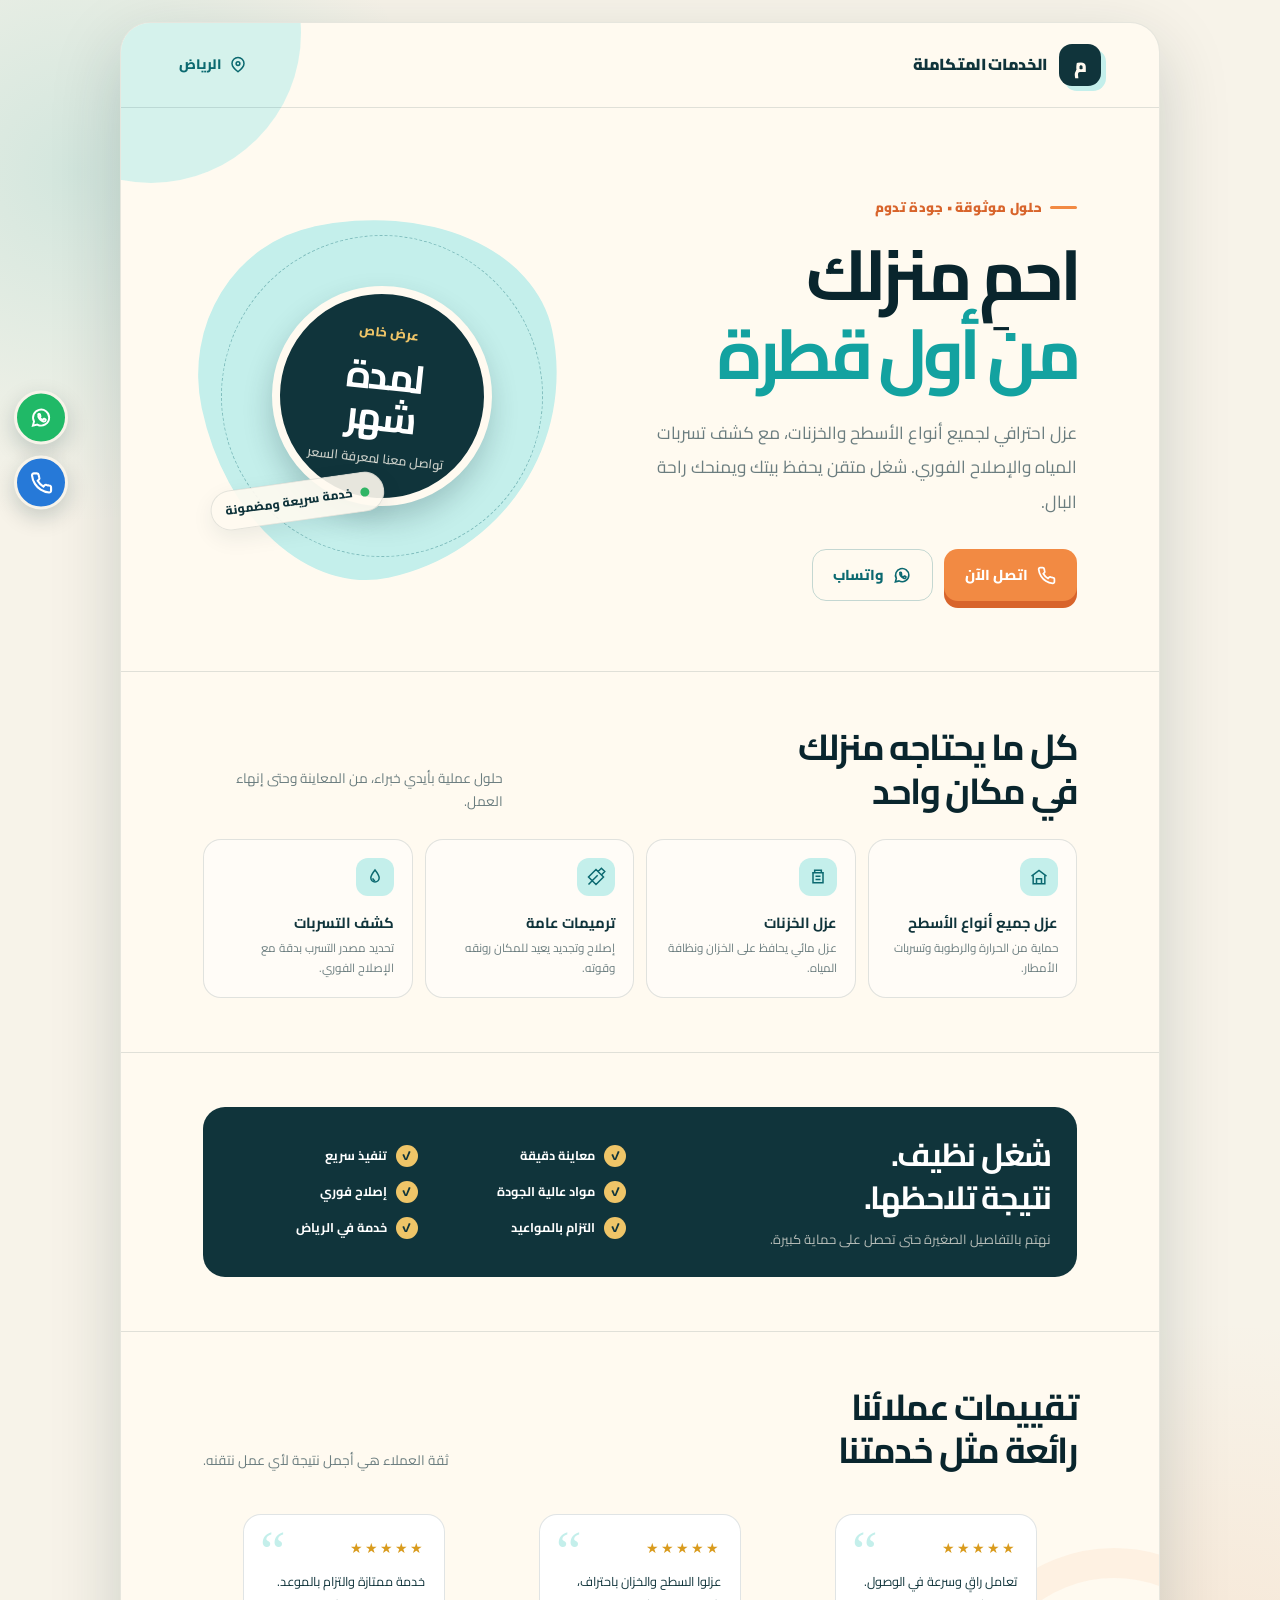
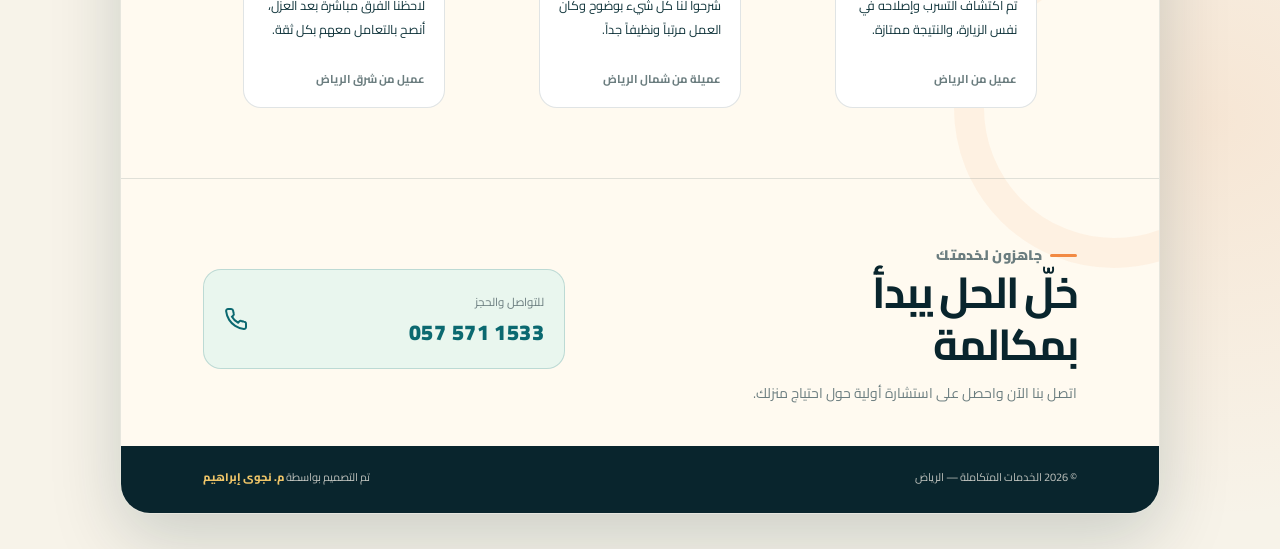
==== index.html @ 594870c3 "Add files via upload" ====
<!doctype html>
<html lang="ar" dir="rtl">
<head>
  <meta charset="utf-8">
  <meta name="viewport" content="width=device-width, initial-scale=1">
  <meta name="theme-color" content="#0d3340">
  <meta name="description" content="خدمات عزل وترميم وكشف تسربات المياه في الرياض مع إصلاح فوري.">
  <title>الخدمات المتكاملة | عزل وترميم وكشف تسربات</title>
  <style>
    @import url('https://fonts.googleapis.com/css2?family=Cairo:wght@400;500;600;700;800;900&family=IBM+Plex+Sans+Arabic:wght@400;500;600;700&display=swap');

    :root {
      --ink: #10343b;
      --ink-deep: #09252d;
      --teal: #0b6970;
      --teal-bright: #13a2a0;
      --aqua: #c4efeb;
      --cream: #fffaf0;
      --paper: #f7f3e9;
      --orange: #f28a43;
      --orange-deep: #d8642b;
      --gold: #efc568;
      --muted: #6b7d7f;
      --white: #ffffff;
      --line: rgba(16, 52, 59, .13);
      --shadow: 0 24px 70px rgba(6, 38, 45, .18);
    }

    * { box-sizing: border-box; }

    html { scroll-behavior: smooth; }

    body {
      margin: 0;
      color: var(--ink);
      background:
        radial-gradient(circle at 6% 8%, rgba(19, 162, 160, .16), transparent 22rem),
        radial-gradient(circle at 95% 80%, rgba(242, 138, 67, .12), transparent 25rem),
        var(--paper);
      font-family: "Cairo", "IBM Plex Sans Arabic", Tahoma, sans-serif;
      line-height: 1.7;
    }

    a { color: inherit; text-decoration: none; }
    button, a { -webkit-tap-highlight-color: transparent; }

    .page-shell {
      width: min(100% - 28px, 1040px);
      margin: 0 auto;
      padding: 22px 0 35px;
    }

    .flyer {
      position: relative;
      overflow: hidden;
      border: 1px solid rgba(16, 52, 59, .1);
      border-radius: 30px;
      background: var(--cream);
      box-shadow: var(--shadow);
    }

    .flyer::before {
      position: absolute;
      content: "";
      top: -140px;
      left: -120px;
      width: 300px;
      height: 300px;
      border-radius: 50%;
      background: rgba(196, 239, 235, .7);
      pointer-events: none;
    }

    .flyer::after {
      position: absolute;
      content: "";
      right: -115px;
      bottom: 245px;
      width: 260px;
      height: 260px;
      border: 30px solid rgba(242, 138, 67, .08);
      border-radius: 50%;
      pointer-events: none;
    }

    .topbar {
      position: relative;
      z-index: 1;
      display: flex;
      align-items: center;
      justify-content: space-between;
      gap: 18px;
      padding: 21px clamp(20px, 5vw, 58px);
      border-bottom: 1px solid var(--line);
    }

    .brand {
      display: inline-flex;
      align-items: center;
      gap: 12px;
      font-size: 1rem;
      font-weight: 900;
      letter-spacing: -.02em;
    }

    .brand-mark {
      display: grid;
      place-items: center;
      width: 42px;
      height: 42px;
      color: var(--cream);
      border-radius: 13px;
      background: var(--ink);
      box-shadow: 5px 5px 0 var(--aqua);
      font-size: 1.18rem;
    }

    .location {
      display: inline-flex;
      align-items: center;
      gap: 7px;
      color: var(--teal);
      font-size: .86rem;
      font-weight: 800;
    }

    .location svg { width: 18px; height: 18px; }

    .hero {
      position: relative;
      z-index: 1;
      display: grid;
      grid-template-columns: 1.1fr .9fr;
      gap: clamp(28px, 6vw, 80px);
      align-items: center;
      padding: clamp(38px, 7vw, 82px) clamp(20px, 7vw, 82px) 70px;
    }

    .eyebrow {
      display: inline-flex;
      align-items: center;
      gap: 8px;
      margin: 0 0 16px;
      color: var(--orange-deep);
      font-size: .82rem;
      font-weight: 900;
      letter-spacing: .02em;
    }

    .eyebrow::before {
      width: 27px;
      height: 3px;
      border-radius: 10px;
      background: var(--orange);
      content: "";
    }

    h1 {
      max-width: 610px;
      margin: 0;
      color: var(--ink-deep);
      font-size: clamp(2.35rem, 5.5vw, 4.6rem);
      line-height: 1.13;
      letter-spacing: -.065em;
    }

    h1 em {
      display: block;
      color: var(--teal-bright);
      font-style: normal;
    }

    .hero-copy {
      max-width: 530px;
      margin: 22px 0 0;
      color: var(--muted);
      font-size: clamp(.98rem, 1.5vw, 1.08rem);
      line-height: 2;
    }

    .hero-actions {
      display: flex;
      flex-wrap: wrap;
      gap: 11px;
      margin-top: 30px;
    }

    .btn {
      display: inline-flex;
      align-items: center;
      justify-content: center;
      gap: 9px;
      min-height: 52px;
      padding: 12px 20px;
      border: 1px solid transparent;
      border-radius: 14px;
      font-size: .9rem;
      font-weight: 800;
      transition: transform .2s ease, box-shadow .2s ease, background .2s ease;
    }

    .btn:hover {
      transform: translateY(-3px);
      box-shadow: 0 10px 20px rgba(16, 52, 59, .13);
    }

    .btn svg { width: 19px; height: 19px; }

    .btn-primary {
      color: var(--white);
      background: var(--orange);
      box-shadow: 0 7px 0 var(--orange-deep);
    }

    .btn-primary:hover { background: #f49a57; }

    .btn-secondary {
      color: var(--teal);
      border-color: rgba(11, 105, 112, .24);
      background: transparent;
    }

    .offer-card {
      position: relative;
      display: grid;
      min-height: 315px;
      place-items: center;
      isolation: isolate;
    }

    .offer-card::before {
      position: absolute;
      z-index: -2;
      width: min(100%, 360px);
      aspect-ratio: 1;
      border-radius: 41% 59% 59% 41% / 43% 42% 58% 57%;
      background: var(--aqua);
      content: "";
      transform: rotate(-12deg);
    }

    .offer-card::after {
      position: absolute;
      z-index: -1;
      width: min(90%, 320px);
      aspect-ratio: 1;
      border: 1px dashed rgba(11, 105, 112, .37);
      border-radius: 50%;
      content: "";
      transform: rotate(17deg);
    }

    .offer-inner {
      display: grid;
      place-items: center;
      width: 220px;
      height: 220px;
      padding: 22px;
      color: var(--cream);
      border: 8px solid var(--cream);
      border-radius: 50%;
      background: var(--ink);
      box-shadow: 0 14px 28px rgba(16, 52, 59, .22);
      text-align: center;
      transform: rotate(6deg);
    }

    .offer-small {
      display: block;
      color: var(--gold);
      font-size: .8rem;
      font-weight: 800;
    }

    .offer-inner strong {
      display: block;
      margin: -2px 0;
      color: var(--white);
      font-size: 2.45rem;
      line-height: 1.05;
      letter-spacing: -.06em;
    }

    .offer-inner span:last-child {
      color: rgba(255, 250, 240, .78);
      font-size: .78rem;
      font-weight: 600;
    }

    .floating-note {
      position: absolute;
      left: 2%;
      bottom: 10%;
      display: flex;
      align-items: center;
      gap: 8px;
      padding: 9px 14px;
      color: var(--ink);
      border: 1px solid rgba(16, 52, 59, .11);
      border-radius: 30px;
      background: rgba(255, 250, 240, .9);
      box-shadow: 0 8px 22px rgba(16, 52, 59, .08);
      font-size: .75rem;
      font-weight: 800;
      transform: rotate(-8deg);
    }

    .floating-note b {
      width: 9px;
      height: 9px;
      border-radius: 50%;
      background: #30b565;
    }

    .section {
      position: relative;
      z-index: 1;
      padding: 54px clamp(20px, 7vw, 82px);
      border-top: 1px solid var(--line);
    }

    .section-heading {
      display: flex;
      align-items: end;
      justify-content: space-between;
      gap: 20px;
      margin-bottom: 26px;
    }

    .section-heading h2 {
      margin: 0;
      color: var(--ink-deep);
      font-size: clamp(1.65rem, 3vw, 2.25rem);
      line-height: 1.2;
      letter-spacing: -.045em;
    }

    .section-heading p {
      max-width: 300px;
      margin: 0;
      color: var(--muted);
      font-size: .85rem;
    }

    .services-grid {
      display: grid;
      grid-template-columns: repeat(4, 1fr);
      gap: 12px;
    }

    .service {
      cursor: pointer;
      min-height: 150px;
      padding: 18px;
      border: 1px solid var(--line);
      border-radius: 18px;
      background: rgba(255, 255, 255, .45);
      transition: transform .2s ease, border-color .2s ease, background .2s ease;
    }

    .service:hover {
      border-color: rgba(19, 162, 160, .45);
      background: var(--white);
      transform: translateY(-4px);
    }

    .service-icon {
      display: grid;
      place-items: center;
      width: 38px;
      height: 38px;
      margin-bottom: 16px;
      color: var(--teal);
      border-radius: 12px;
      background: var(--aqua);
    }

    .service-icon svg { width: 20px; height: 20px; }

    .service h3 {
      margin: 0;
      font-size: .92rem;
      line-height: 1.45;
    }

    .service p {
      margin: 6px 0 0;
      color: var(--muted);
      font-size: .73rem;
      line-height: 1.7;
    }

    .feature-band {
      display: grid;
      grid-template-columns: 1fr 1fr;
      gap: 28px;
      align-items: center;
      padding: 26px;
      color: var(--cream);
      border-radius: 22px;
      background: var(--ink);
    }

    .feature-band h2 {
      margin: 0;
      color: var(--white);
      font-size: clamp(1.35rem, 2.8vw, 2rem);
      line-height: 1.35;
      letter-spacing: -.04em;
    }

    .feature-band p {
      margin: 9px 0 0;
      color: rgba(255, 250, 240, .7);
      font-size: .82rem;
    }

    .features-list {
      display: grid;
      grid-template-columns: 1fr 1fr;
      gap: 14px 20px;
      margin: 0;
      padding: 0;
      list-style: none;
    }

    .features-list li {
      display: flex;
      align-items: center;
      gap: 9px;
      color: var(--white);
      font-size: .79rem;
      font-weight: 700;
    }

    .features-list li::before {
      display: grid;
      flex: 0 0 auto;
      place-items: center;
      width: 22px;
      height: 22px;
      color: var(--ink);
      border-radius: 50%;
      background: var(--gold);
      content: "✓";
      font-size: .75rem;
      font-weight: 900;
    }

    .reviews {
      display: grid;
      grid-template-columns: repeat(3, 1fr);
      gap: 14px;
    }

    .review {
      position: relative;
      padding: 21px 19px 18px;
      border: 1px solid var(--line);
      border-radius: 18px;
      background: var(--white);
    }

    .quote {
      position: absolute;
      top: 7px;
      left: 16px;
      color: var(--aqua);
      font-family: Georgia, serif;
      font-size: 3.6rem;
      line-height: 1;
    }

    .stars {
      color: #d99b1d;
      font-size: .9rem;
      letter-spacing: 2px;
    }

    .review p {
      min-height: 83px;
      margin: 10px 0 16px;
      color: var(--ink);
      font-size: .79rem;
      line-height: 1.9;
    }

    .review cite {
      display: block;
      color: var(--muted);
      font-size: .71rem;
      font-style: normal;
      font-weight: 700;
    }

    .contact {
      display: grid;
      grid-template-columns: 1.15fr .85fr;
      gap: 22px;
      align-items: center;
      padding-bottom: 40px;
    }

    .contact h2 {
      margin: 0;
      color: var(--ink-deep);
      font-size: clamp(1.7rem, 4vw, 2.7rem);
      line-height: 1.2;
      letter-spacing: -.05em;
    }

    .contact p {
      margin: 11px 0 0;
      color: var(--muted);
      font-size: .87rem;
    }

    .phone-box {
      display: flex;
      align-items: center;
      justify-content: space-between;
      gap: 15px;
      padding: 17px 20px;
      border: 1px solid rgba(11, 105, 112, .2);
      border-radius: 18px;
      background: rgba(196, 239, 235, .38);
    }

    .phone-label {
      color: var(--muted);
      font-size: .72rem;
    }

    .phone-number {
      display: block;
      direction: ltr;
      color: var(--teal);
      font-size: 1.35rem;
      font-weight: 900;
      letter-spacing: .02em;
    }

    .phone-box svg {
      flex: 0 0 auto;
      width: 24px;
      height: 24px;
      color: var(--teal);
    }

    .footer {
      display: flex;
      align-items: center;
      justify-content: space-between;
      gap: 15px;
      padding: 22px clamp(20px, 7vw, 82px) 27px;
      color: rgba(255, 250, 240, .74);
      background: var(--ink-deep);
      font-size: .69rem;
    }

    .footer p { margin: 0; }

    .designer {
      color: var(--gold);
      font-weight: 800;
      transition: color .2s ease;
    }

    .designer:hover { color: var(--white); }

    .floating-actions {
      position: fixed;
      z-index: 10;
      top: 50%;
      left: 14px;
      display: grid;
      gap: 11px;
      transform: translateY(-50%);
    }

    .float-btn {
      display: grid;
      place-items: center;
      width: 54px;
      height: 54px;
      color: var(--white);
      border: 3px solid var(--paper);
      border-radius: 50%;
      box-shadow: 0 8px 22px rgba(6, 38, 45, .2);
      transition: transform .2s ease;
    }

    .float-btn:hover { transform: scale(1.1); }
    .float-btn svg { width: 23px; height: 23px; }
    .float-whatsapp { background: #20b967; }
    .float-phone { background: #2679d8; }

    @media (max-width: 760px) {
      .page-shell { width: min(100% - 18px, 640px); padding-top: 9px; }
      .flyer { border-radius: 22px; }
      .topbar { padding: 17px 18px; }
      .brand { font-size: .86rem; }
      .brand-mark { width: 37px; height: 37px; border-radius: 11px; }
      .location { font-size: .74rem; }
      .hero {
        grid-template-columns: 1fr;
        gap: 8px;
        padding: 43px 21px 48px;
      }
      h1 { font-size: clamp(2.35rem, 13vw, 4.3rem); }
      .hero-copy { font-size: .9rem; }
      .offer-card { min-height: 260px; margin-top: 8px; }
      .offer-inner { width: 188px; height: 188px; }
      .offer-inner strong { font-size: 2.1rem; }
      .floating-note { left: 6%; bottom: 5%; }
      .section { padding: 40px 21px; }
      .section-heading { display: block; }
      .section-heading p { margin-top: 10px; }
      .services-grid { grid-template-columns: 1fr 1fr; }
      .service { min-height: 140px; padding: 15px; }
      .feature-band, .contact { grid-template-columns: 1fr; }
      .feature-band { padding: 21px; }
      .reviews { grid-template-columns: 1fr; }
      .review p { min-height: auto; }
      .footer { display: block; padding: 20px 21px 25px; text-align: center; }
      .footer p + p { margin-top: 7px; }
      .floating-actions { left: 8px; gap: 8px; }
      .float-btn { width: 49px; height: 49px; }
    }

    @media (max-width: 390px) {
      .topbar { align-items: flex-start; }
      .location { flex-direction: column; gap: 0; text-align: center; line-height: 1.3; }
      .hero-actions { display: grid; }
      .btn { width: 100%; }
      .services-grid { gap: 9px; }
      .service h3 { font-size: .84rem; }
      .service p { font-size: .67rem; }
      .features-list { gap: 12px 7px; }
      .features-list li { font-size: .7rem; }
    }
  </style>

  <!-- TikTok Pixel Code Start -->
  <script>
  !function (w, d, t) {
    w.TiktokAnalyticsObject=t;var ttq=w[t]=w[t]||[];
    ttq.methods=["page","track","identify","instances","debug","on","off","once","ready","alias","group","enableCookie","disableCookie","holdConsent","revokeConsent","grantConsent"];
    ttq.setAndDefer=function(t,e){t[e]=function(){t.push([e].concat(Array.prototype.slice.call(arguments,0)))}};
    for(var i=0;i<ttq.methods.length;i++)ttq.setAndDefer(ttq,ttq.methods[i]);
    ttq.instance=function(t){for(var e=ttq._i[t]||[],n=0;n<ttq.methods.length;n++)ttq.setAndDefer(e,ttq.methods[n]);return e};
    ttq.load=function(e,n){var r="https://analytics.tiktok.com/i18n/pixel/events.js",o=n&&n.partner;
      ttq._i=ttq._i||{};ttq._i[e]=[];ttq._i[e]._u=r;ttq._t=ttq._t||{};ttq._t[e]=+new Date;ttq._o=ttq._o||{};ttq._o[e]=n||{};
      n=document.createElement("script");n.type="text/javascript";n.async=!0;n.src=r+"?sdkid="+e+"&lib="+t;
      e=document.getElementsByTagName("script")[0];e.parentNode.insertBefore(n,e)};
    ttq.load('D7AFQF3C77U41AUTNVO0');
    ttq.page();
  }(window, document, 'ttq');
  </script>
  <!-- TikTok Pixel Code End -->

</head>
<body>
  <main class="page-shell">
    <article class="flyer">
      <header class="topbar">
        <a class="brand" href="#home" aria-label="الخدمات المتكاملة">
          <span class="brand-mark" aria-hidden="true">م</span>
          <span>الخدمات المتكاملة</span>
        </a>
        <div class="location">
          <svg viewBox="0 0 24 24" fill="none" stroke="currentColor" stroke-width="2" aria-hidden="true">
            <path d="M20 10c0 5-8 11-8 11S4 15 4 10a8 8 0 1 1 16 0Z"></path>
            <circle cx="12" cy="10" r="2.5"></circle>
          </svg>
          الرياض
        </div>
      </header>

      <section class="hero" id="home">
        <div>
          <p class="eyebrow">حلول موثوقة • جودة تدوم</p>
          <h1>احمِ منزلك<br><em>من أول قطرة</em></h1>
          <p class="hero-copy">
            عزل احترافي لجميع أنواع الأسطح والخزنات، مع كشف تسربات المياه والإصلاح الفوري. شغل متقن يحفظ بيتك ويمنحك راحة البال.
          </p>
          <div class="hero-actions">
            <a class="btn btn-primary" href="tel:0575711533">
              <svg viewBox="0 0 24 24" fill="none" stroke="currentColor" stroke-width="2.2" aria-hidden="true">
                <path d="M22 16.92v3a2 2 0 0 1-2.18 2 19.8 19.8 0 0 1-8.63-3.07 19.5 19.5 0 0 1-6-6A19.8 19.8 0 0 1 2.12 4.2 2 2 0 0 1 4.11 2h3a2 2 0 0 1 2 1.72c.12.9.33 1.78.62 2.63a2 2 0 0 1-.45 2.11L8 9.73a16 16 0 0 0 6 6l1.27-1.27a2 2 0 0 1 2.11-.45c.85.29 1.73.5 2.63.62A2 2 0 0 1 22 16.92Z"></path>
              </svg>
              اتصل الآن
            </a>
            <a class="btn btn-secondary" href="https://wa.me/966575711533" target="_blank" rel="noopener">
              <svg viewBox="0 0 24 24" fill="none" stroke="currentColor" stroke-width="2" aria-hidden="true">
                <path d="M20 11.5a8.4 8.4 0 0 1-12.4 7.35L3 20l1.2-4.4A8.4 8.4 0 1 1 20 11.5Z"></path>
                <path d="M8.6 8.3c.2-.4.4-.4.7-.4h.5c.2 0 .4 0 .5.4l.6 1.5c.1.2.1.4 0 .6l-.5.7c-.1.2-.2.3 0 .5.2.4.8 1.3 1.7 1.8 1.2.7 1.2.5 1.5.2l.6-.8c.2-.2.4-.2.6-.1l1.4.7c.2.1.3.3.2.6-.1.4-.5 1.3-.9 1.5-.4.3-1 .4-1.6.1-.5-.1-1.8-.7-3-1.8-1-1-1.8-2.3-2-2.8-.3-.7-.3-1.3-.1-1.7Z"></path>
              </svg>
              واتساب
            </a>
          </div>
        </div>

        <div class="offer-card" aria-label="عرض خاص لمدة شهر">
          <div class="offer-inner">
            <span class="offer-small">عرض خاص</span>
            <strong>لمدة<br>شهر</strong>
            <span>تواصل معنا لمعرفة السعر</span>
          </div>
          <div class="floating-note"><b></b> خدمة سريعة ومضمونة</div>
        </div>
      </section>

      <section class="section" id="services">
        <div class="section-heading">
          <h2>كل ما يحتاجه منزلك<br>في مكان واحد</h2>
          <p>حلول عملية بأيدي خبراء، من المعاينة وحتى إنهاء العمل.</p>
        </div>
        <div class="services-grid">
          <article class="service">
            <div class="service-icon">
              <svg viewBox="0 0 24 24" fill="none" stroke="currentColor" stroke-width="1.8" aria-hidden="true">
                <path d="m3 11 9-7 9 7"></path><path d="M5 10v10h14V10M9 20v-6h6v6"></path>
              </svg>
            </div>
            <h3>عزل جميع أنواع الأسطح</h3>
            <p>حماية من الحرارة والرطوبة وتسربات الأمطار.</p>
          </article>
          <article class="service">
            <div class="service-icon">
              <svg viewBox="0 0 24 24" fill="none" stroke="currentColor" stroke-width="1.8" aria-hidden="true">
                <path d="M5 7h14M6 7v12h12V7M8 4h8v3H8zM9 11h6M9 15h6"></path>
              </svg>
            </div>
            <h3>عزل الخزنات</h3>
            <p>عزل مائي يحافظ على الخزان ونظافة المياه.</p>
          </article>
          <article class="service">
            <div class="service-icon">
              <svg viewBox="0 0 24 24" fill="none" stroke="currentColor" stroke-width="1.8" aria-hidden="true">
                <path d="m14.5 5.5 4-4 4 4-4 4M3 21l6.5-6.5M14 10l-4.5 4.5M12 3 3 12l9 9 9-9-9-9Z"></path>
              </svg>
            </div>
            <h3>ترميمات عامة</h3>
            <p>إصلاح وتجديد يعيد للمكان رونقه وقوته.</p>
          </article>
          <article class="service">
            <div class="service-icon">
              <svg viewBox="0 0 24 24" fill="none" stroke="currentColor" stroke-width="1.8" aria-hidden="true">
                <path d="M12 3.5c3.2 4 5 6.8 5 9.5a5 5 0 0 1-10 0c0-2.7 1.8-5.5 5-9.5Z"></path>
                <path d="M9.5 13.5a2.7 2.7 0 0 0 2.7 2.7"></path>
              </svg>
            </div>
            <h3>كشف التسربات</h3>
            <p>تحديد مصدر التسرب بدقة مع الإصلاح الفوري.</p>
          </article>
        </div>
      </section>

      <section class="section">
        <div class="feature-band">
          <div>
            <h2>شغل نظيف.<br>نتيجة تلاحظها.</h2>
            <p>نهتم بالتفاصيل الصغيرة حتى تحصل على حماية كبيرة.</p>
          </div>
          <ul class="features-list">
            <li>معاينة دقيقة</li>
            <li>تنفيذ سريع</li>
            <li>مواد عالية الجودة</li>
            <li>إصلاح فوري</li>
            <li>التزام بالمواعيد</li>
            <li>خدمة في الرياض</li>
          </ul>
        </div>
      </section>

      <section class="section">
        <div class="section-heading">
          <h2>تقييمات عملائنا<br>رائعة مثل خدمتنا</h2>
          <p>ثقة العملاء هي أجمل نتيجة لأي عمل نتقنه.</p>
        </div>
        <div class="reviews">
          <blockquote class="review">
            <span class="quote" aria-hidden="true">“</span>
            <div class="stars" aria-label="5 من 5 نجوم">★★★★★</div>
            <p>تعامل راقٍ وسرعة في الوصول. تم اكتشاف التسرب وإصلاحه في نفس الزيارة، والنتيجة ممتازة.</p>
            <cite>عميل من الرياض</cite>
          </blockquote>
          <blockquote class="review">
            <span class="quote" aria-hidden="true">“</span>
            <div class="stars" aria-label="5 من 5 نجوم">★★★★★</div>
            <p>عزلوا السطح والخزان باحتراف، شرحوا لنا كل شيء بوضوح وكان العمل مرتباً ونظيفاً جداً.</p>
            <cite>عميلة من شمال الرياض</cite>
          </blockquote>
          <blockquote class="review">
            <span class="quote" aria-hidden="true">“</span>
            <div class="stars" aria-label="5 من 5 نجوم">★★★★★</div>
            <p>خدمة ممتازة والتزام بالموعد. لاحظنا الفرق مباشرة بعد العزل، أنصح بالتعامل معهم بكل ثقة.</p>
            <cite>عميل من شرق الرياض</cite>
          </blockquote>
        </div>
      </section>

      <section class="section contact" id="contact">
        <div>
          <p class="eyebrow">جاهزون لخدمتك</p>
          <h2>خلّ الحل يبدأ<br>بمكالمة</h2>
          <p>اتصل بنا الآن واحصل على استشارة أولية حول احتياج منزلك.</p>
        </div>
        <a class="phone-box" href="tel:0575711533" aria-label="الاتصال على 0575711533">
          <span>
            <span class="phone-label">للتواصل والحجز</span>
            <strong class="phone-number">057 571 1533</strong>
          </span>
          <svg viewBox="0 0 24 24" fill="none" stroke="currentColor" stroke-width="2" aria-hidden="true">
            <path d="M22 16.92v3a2 2 0 0 1-2.18 2 19.8 19.8 0 0 1-8.63-3.07 19.5 19.5 0 0 1-6-6A19.8 19.8 0 0 1 2.12 4.2 2 2 0 0 1 4.11 2h3a2 2 0 0 1 2 1.72c.12.9.33 1.78.62 2.63a2 2 0 0 1-.45 2.11L8 9.73a16 16 0 0 0 6 6l1.27-1.27a2 2 0 0 1 2.11-.45c.85.29 1.73.5 2.63.62A2 2 0 0 1 22 16.92Z"></path>
          </svg>
        </a>
      </section>

      <footer class="footer">
        <p>© 2026 الخدمات المتكاملة — الرياض</p>
        <p>تم التصميم بواسطة <a class="designer" href="https://wa.me/201029095046" target="_blank" rel="noopener">م. نجوى إبراهيم</a></p>
      </footer>
    </article>
  </main>

  <nav class="floating-actions" aria-label="التواصل السريع">
    <a class="float-btn float-whatsapp" href="https://wa.me/966575711533" target="_blank" rel="noopener" aria-label="التواصل عبر واتساب">
      <svg viewBox="0 0 24 24" fill="none" stroke="currentColor" stroke-width="2" aria-hidden="true">
        <path d="M20 11.5a8.4 8.4 0 0 1-12.4 7.35L3 20l1.2-4.4A8.4 8.4 0 1 1 20 11.5Z"></path>
        <path d="M8.6 8.3c.2-.4.4-.4.7-.4h.5c.2 0 .4 0 .5.4l.6 1.5c.1.2.1.4 0 .6l-.5.7c-.1.2-.2.3 0 .5.2.4.8 1.3 1.7 1.8 1.2.7 1.2.5 1.5.2l.6-.8c.2-.2.4-.2.6-.1l1.4.7c.2.1.3.3.2.6-.1.4-.5 1.3-.9 1.5-.4.3-1 .4-1.6.1-.5-.1-1.8-.7-3-1.8-1-1-1.8-2.3-2-2.8-.3-.7-.3-1.3-.1-1.7Z"></path>
      </svg>
    </a>
    <a class="float-btn float-phone" href="tel:0575711533" aria-label="الاتصال الآن">
      <svg viewBox="0 0 24 24" fill="none" stroke="currentColor" stroke-width="2.2" aria-hidden="true">
        <path d="M22 16.92v3a2 2 0 0 1-2.18 2 19.8 19.8 0 0 1-8.63-3.07 19.5 19.5 0 0 1-6-6A19.8 19.8 0 0 1 2.12 4.2 2 2 0 0 1 4.11 2h3a2 2 0 0 1 2 1.72c.12.9.33 1.78.62 2.63a2 2 0 0 1-.45 2.11L8 9.73a16 16 0 0 0 6 6l1.27-1.27a2 2 0 0 1 2.11-.45c.85.29 1.73.5 2.63.62A2 2 0 0 1 22 16.92Z"></path>
      </svg>
    </a>
  </nav>

  <script>
    (function () {
      var PHONE_TEL = '0575711533';

      function trackContact(kind) {
        try {
          if (window.ttq && typeof window.ttq.track === 'function') {
            window.ttq.track('Contact', { content_type: kind || 'contact' });
          }
        } catch (e) {}
      }

      // Track all phone + WhatsApp clicks.
      document.querySelectorAll('a[href^="tel:"], a[href*="wa.me/"]').forEach(function (link) {
        link.addEventListener('click', function () {
          var isWhatsApp = link.href.indexOf('wa.me/') !== -1;
          trackContact(isWhatsApp ? 'whatsapp' : 'phone');
          if (isWhatsApp) {
            link.setAttribute('aria-label', 'فتح محادثة واتساب');
          }
        });
      });

      // Make every service card a direct-call action without changing its design.
      document.querySelectorAll('.service').forEach(function (card) {
        card.setAttribute('role', 'link');
        card.setAttribute('tabindex', '0');
        card.setAttribute('aria-label', 'اتصل الآن للاستفسار عن هذه الخدمة');

        function callNow() {
          trackContact('service_card_phone');
          window.location.href = 'tel:' + PHONE_TEL;
        }

        card.addEventListener('click', callNow);
        card.addEventListener('keydown', function (event) {
          if (event.key === 'Enter' || event.key === ' ') {
            event.preventDefault();
            callNow();
          }
        });
      });
    })();
  </script>

</body>
</html>
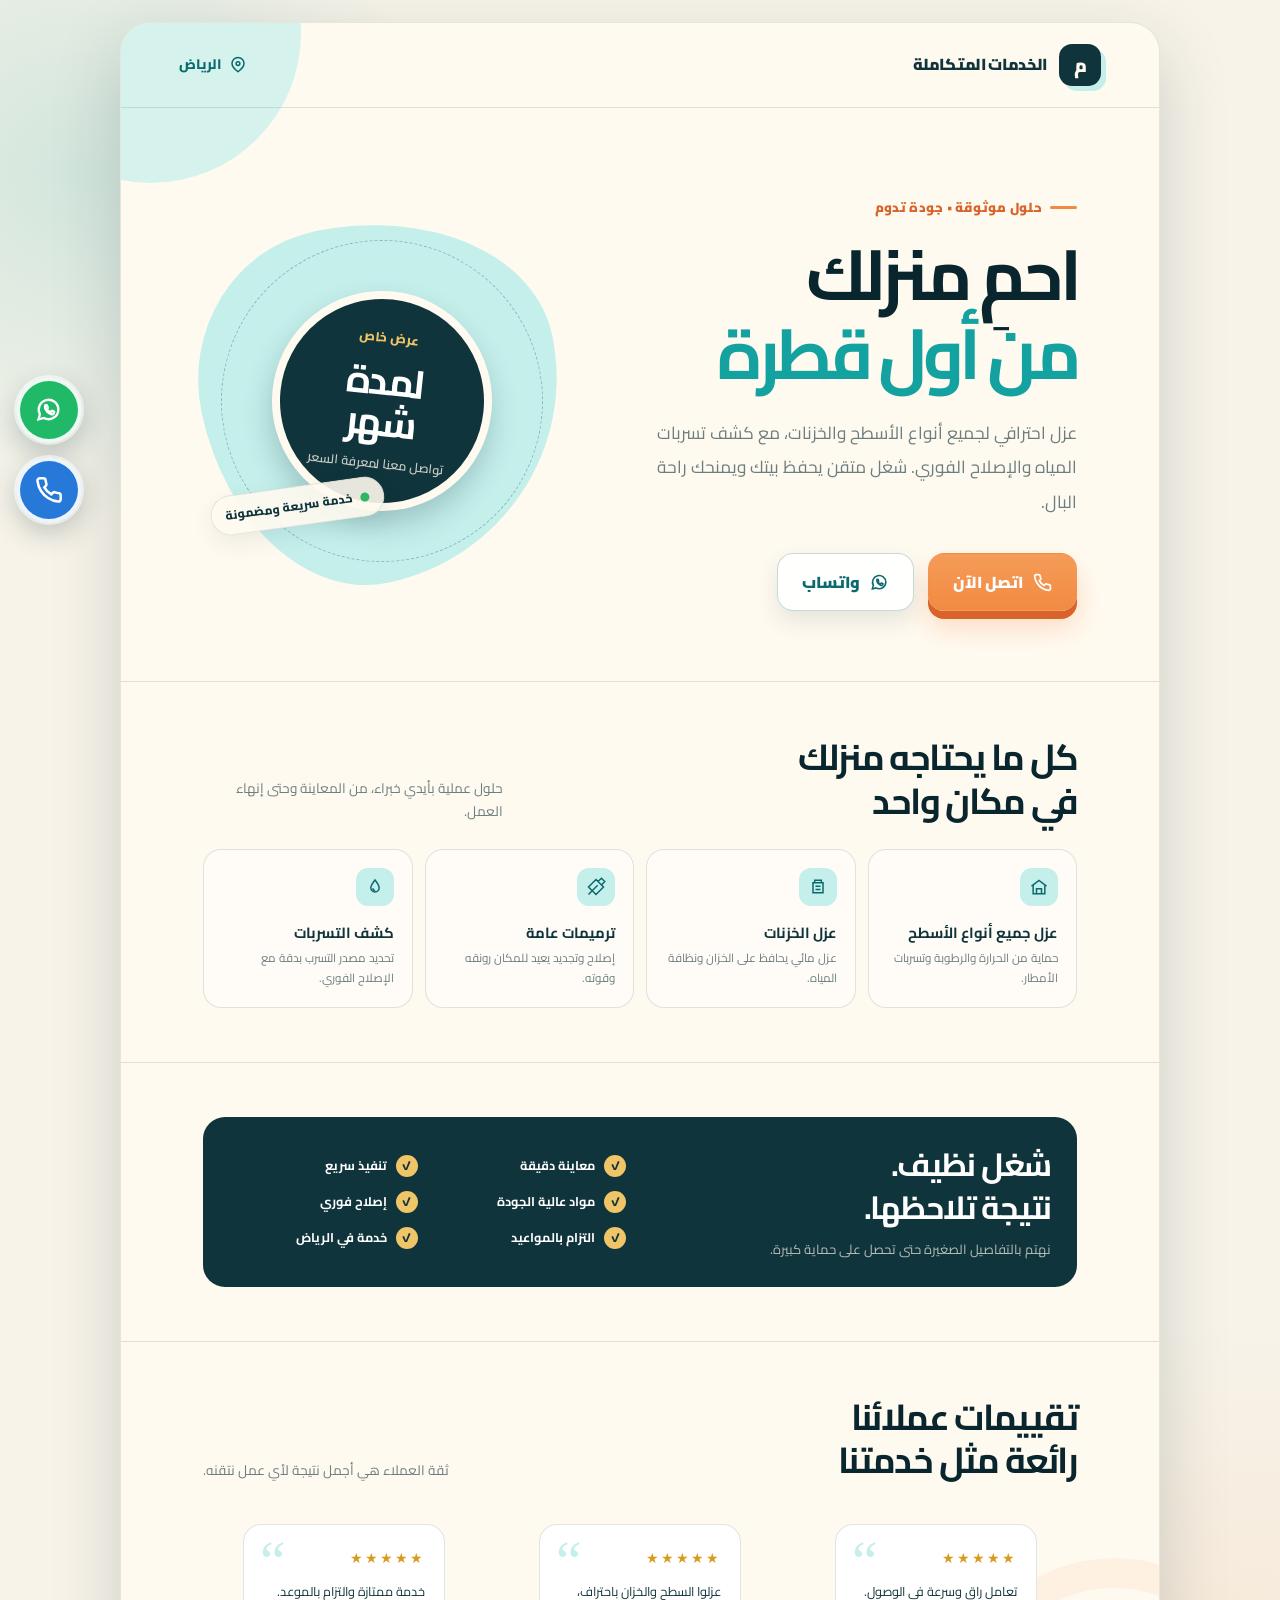
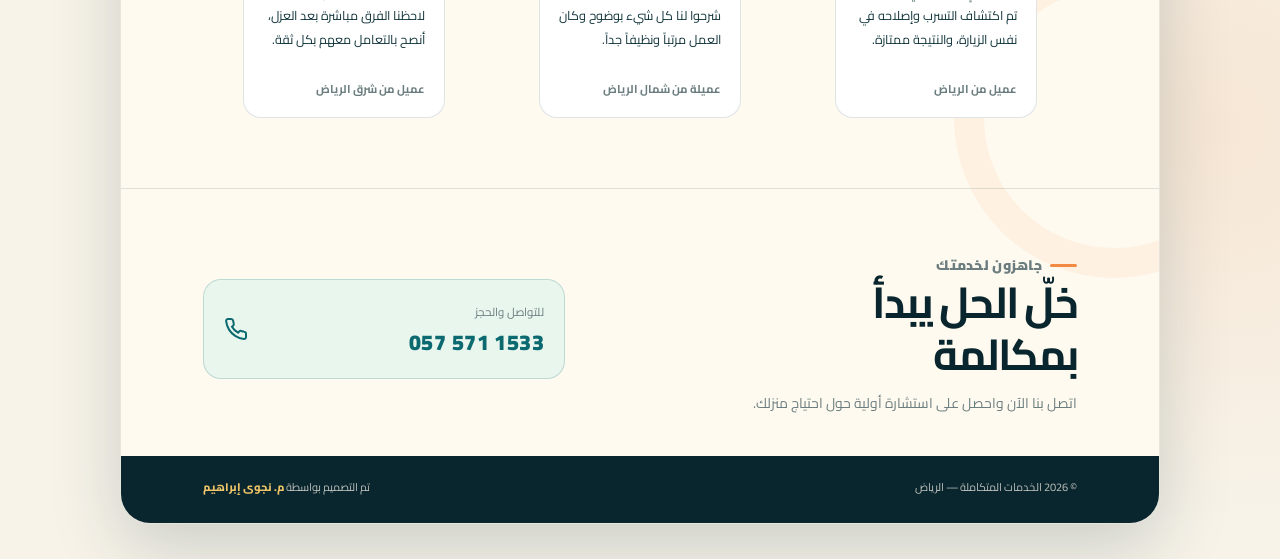
==== commit 128a8f18: "Add files via upload" ====
--- a/index.html
+++ b/index.html
@@ -170,6 +170,8 @@
       font-style: normal;
     }
 
+    .hero > div:first-child { position: relative; z-index: 3; }
+
     .hero-copy {
       max-width: 530px;
       margin: 22px 0 0;
@@ -179,24 +181,27 @@
     }
 
     .hero-actions {
+      position: relative;
+      z-index: 3;
       display: flex;
       flex-wrap: wrap;
-      gap: 11px;
-      margin-top: 30px;
+      gap: 14px;
+      margin-top: 34px;
     }
 
     .btn {
       display: inline-flex;
       align-items: center;
       justify-content: center;
-      gap: 9px;
-      min-height: 52px;
-      padding: 12px 20px;
+      gap: 10px;
+      min-height: 58px;
+      padding: 14px 24px;
       border: 1px solid transparent;
-      border-radius: 14px;
-      font-size: .9rem;
-      font-weight: 800;
-      transition: transform .2s ease, box-shadow .2s ease, background .2s ease;
+      border-radius: 16px;
+      font-size: 1rem;
+      font-weight: 900;
+      transition: transform .2s ease, box-shadow .2s ease, background .2s ease, border-color .2s ease;
+      box-shadow: 0 10px 22px rgba(6, 38, 45, .10);
     }
 
     .btn:hover {
@@ -208,8 +213,8 @@
 
     .btn-primary {
       color: var(--white);
-      background: var(--orange);
-      box-shadow: 0 7px 0 var(--orange-deep);
+      background: linear-gradient(180deg, #f59c58 0%, var(--orange) 100%);
+      box-shadow: 0 8px 0 var(--orange-deep), 0 16px 28px rgba(242, 138, 67, .28);
     }
 
     .btn-primary:hover { background: #f49a57; }
@@ -217,11 +222,13 @@
     .btn-secondary {
       color: var(--teal);
       border-color: rgba(11, 105, 112, .24);
-      background: transparent;
+      background: rgba(255,255,255,.88);
+      box-shadow: 0 10px 22px rgba(6, 38, 45, .10);
     }
 
     .offer-card {
       position: relative;
+      z-index: 1;
       display: grid;
       min-height: 315px;
       place-items: center;
@@ -570,30 +577,54 @@
 
     .floating-actions {
       position: fixed;
-      z-index: 10;
+      z-index: 30;
       top: 50%;
-      left: 14px;
-      display: grid;
-      gap: 11px;
+      left: 16px;
+      display: grid;
+      gap: 14px;
       transform: translateY(-50%);
     }
 
     .float-btn {
+      position: relative;
       display: grid;
       place-items: center;
-      width: 54px;
-      height: 54px;
+      width: 66px;
+      height: 66px;
       color: var(--white);
-      border: 3px solid var(--paper);
+      border: 4px solid rgba(255,255,255,.92);
       border-radius: 50%;
-      box-shadow: 0 8px 22px rgba(6, 38, 45, .2);
-      transition: transform .2s ease;
-    }
-
-    .float-btn:hover { transform: scale(1.1); }
-    .float-btn svg { width: 23px; height: 23px; }
+      box-shadow: 0 10px 28px rgba(6, 38, 45, .24);
+      transition: transform .2s ease, box-shadow .2s ease;
+      animation: floatPulse 2s ease-in-out infinite;
+    }
+
+    .float-btn::after {
+      position: absolute;
+      inset: -6px;
+      border-radius: 50%;
+      border: 2px solid rgba(255,255,255,.55);
+      content: "";
+      animation: ringPulse 2.2s ease-out infinite;
+      pointer-events: none;
+    }
+
+    .float-btn:hover { transform: scale(1.12); box-shadow: 0 16px 34px rgba(6, 38, 45, .34); }
+    .float-btn svg { width: 28px; height: 28px; }
     .float-whatsapp { background: #20b967; }
     .float-phone { background: #2679d8; }
+
+
+    @keyframes floatPulse {
+      0%, 100% { transform: translateY(0) scale(1); box-shadow: 0 10px 28px rgba(6, 38, 45, .24); }
+      50% { transform: translateY(-5px) scale(1.06); box-shadow: 0 16px 34px rgba(6, 38, 45, .34); }
+    }
+
+    @keyframes ringPulse {
+      0% { transform: scale(.9); opacity: .75; }
+      70% { transform: scale(1.35); opacity: 0; }
+      100% { transform: scale(1.35); opacity: 0; }
+    }
 
     @media (max-width: 760px) {
       .page-shell { width: min(100% - 18px, 640px); padding-top: 9px; }
@@ -609,7 +640,7 @@
       }
       h1 { font-size: clamp(2.35rem, 13vw, 4.3rem); }
       .hero-copy { font-size: .9rem; }
-      .offer-card { min-height: 260px; margin-top: 8px; }
+      .offer-card { min-height: 250px; margin-top: 18px; }
       .offer-inner { width: 188px; height: 188px; }
       .offer-inner strong { font-size: 2.1rem; }
       .floating-note { left: 6%; bottom: 5%; }
@@ -624,15 +655,15 @@
       .review p { min-height: auto; }
       .footer { display: block; padding: 20px 21px 25px; text-align: center; }
       .footer p + p { margin-top: 7px; }
-      .floating-actions { left: 8px; gap: 8px; }
-      .float-btn { width: 49px; height: 49px; }
+      .floating-actions { left: 10px; gap: 10px; }
+      .float-btn { width: 58px; height: 58px; }
     }
 
     @media (max-width: 390px) {
       .topbar { align-items: flex-start; }
       .location { flex-direction: column; gap: 0; text-align: center; line-height: 1.3; }
-      .hero-actions { display: grid; }
-      .btn { width: 100%; }
+      .hero-actions { display: grid; gap: 12px; margin-top: 26px; }
+      .btn { width: 100%; min-height: 60px; font-size: 1rem; }
       .services-grid { gap: 9px; }
       .service h3 { font-size: .84rem; }
       .service p { font-size: .67rem; }
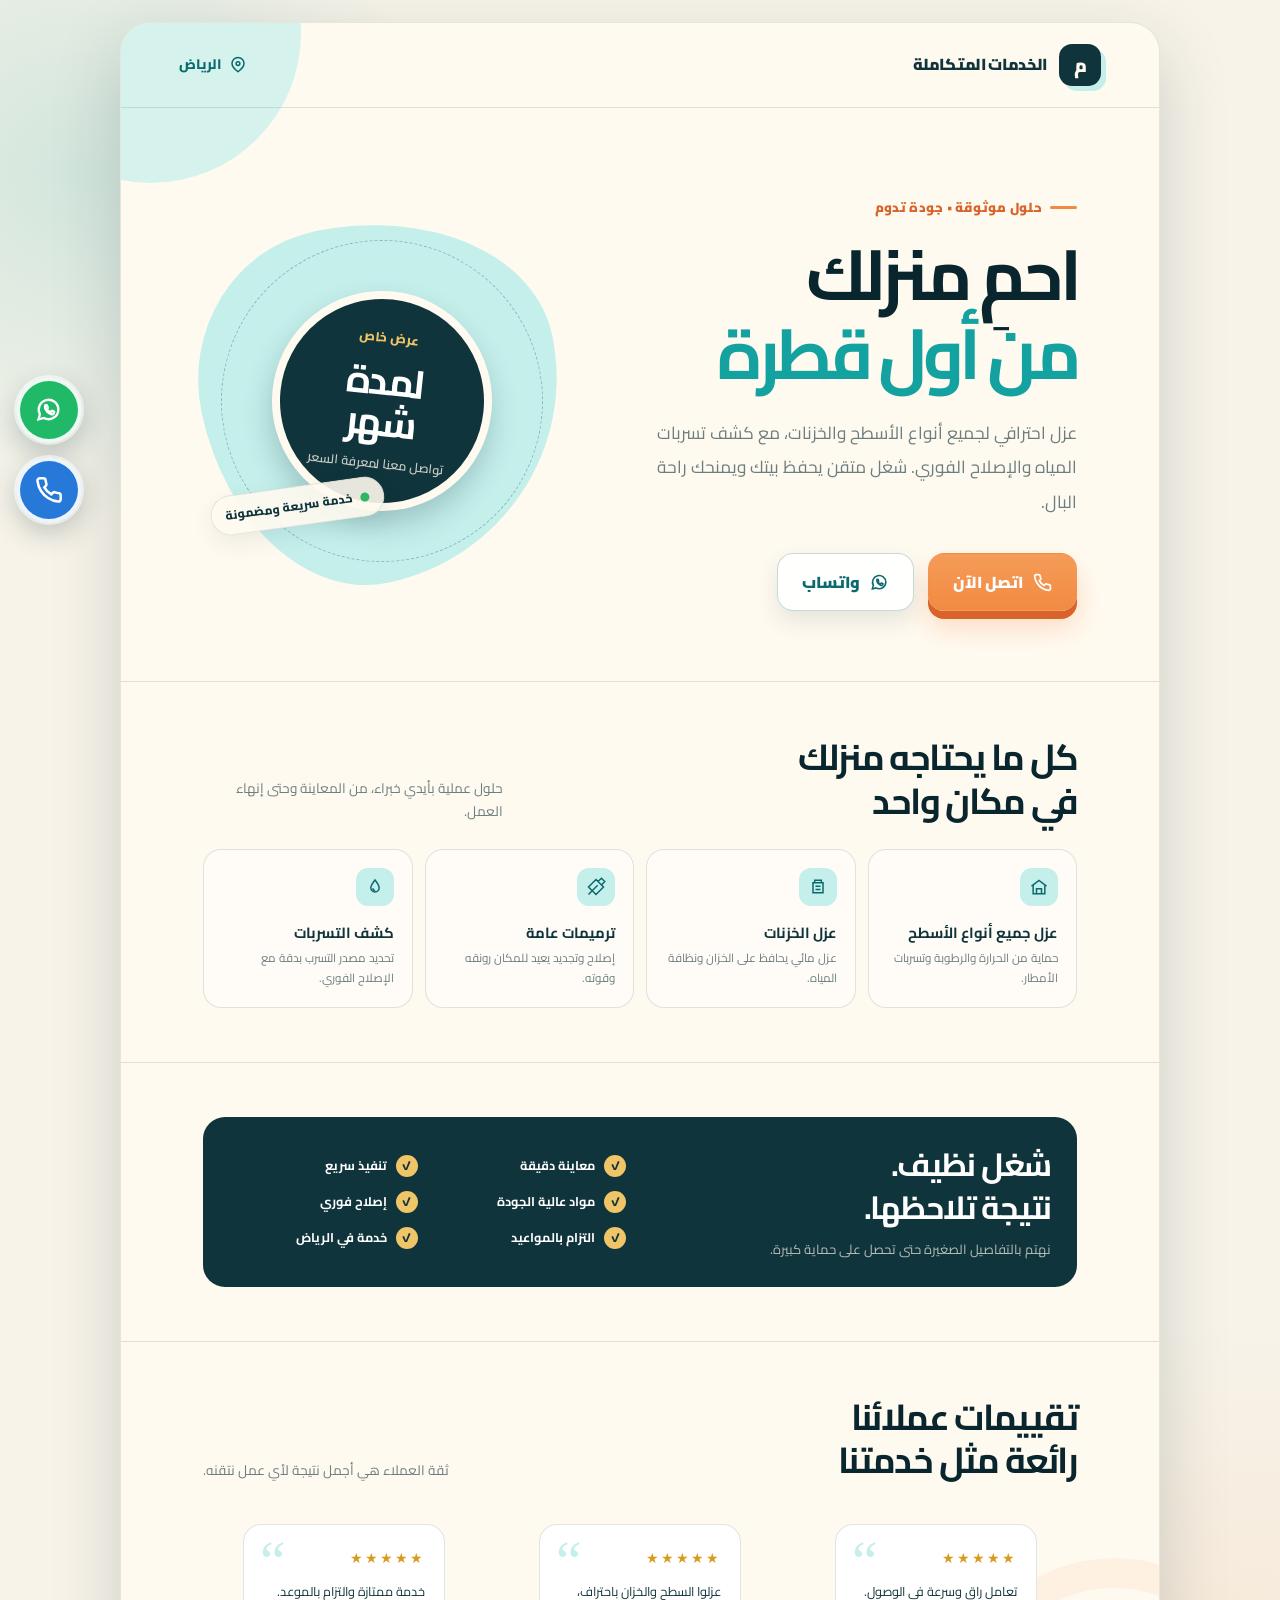
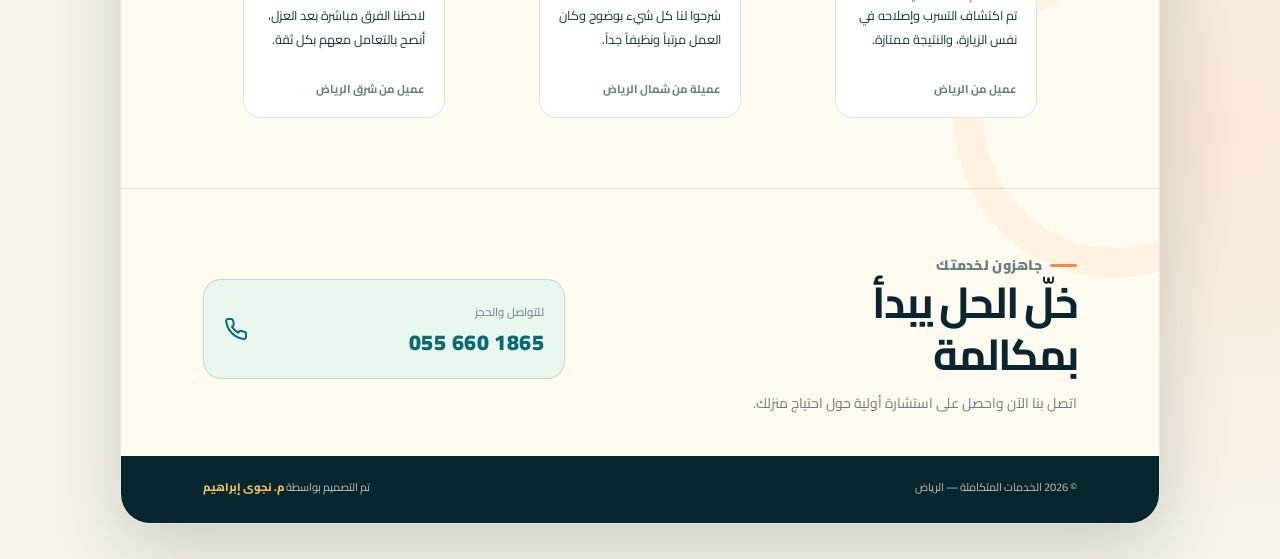
==== commit 48c28072: "Add files via upload" ====
--- a/index.html
+++ b/index.html
@@ -716,13 +716,13 @@
             عزل احترافي لجميع أنواع الأسطح والخزنات، مع كشف تسربات المياه والإصلاح الفوري. شغل متقن يحفظ بيتك ويمنحك راحة البال.
           </p>
           <div class="hero-actions">
-            <a class="btn btn-primary" href="tel:0575711533">
+            <a class="btn btn-primary" href="tel:0556601865">
               <svg viewBox="0 0 24 24" fill="none" stroke="currentColor" stroke-width="2.2" aria-hidden="true">
                 <path d="M22 16.92v3a2 2 0 0 1-2.18 2 19.8 19.8 0 0 1-8.63-3.07 19.5 19.5 0 0 1-6-6A19.8 19.8 0 0 1 2.12 4.2 2 2 0 0 1 4.11 2h3a2 2 0 0 1 2 1.72c.12.9.33 1.78.62 2.63a2 2 0 0 1-.45 2.11L8 9.73a16 16 0 0 0 6 6l1.27-1.27a2 2 0 0 1 2.11-.45c.85.29 1.73.5 2.63.62A2 2 0 0 1 22 16.92Z"></path>
               </svg>
               اتصل الآن
             </a>
-            <a class="btn btn-secondary" href="https://wa.me/966575711533" target="_blank" rel="noopener">
+            <a class="btn btn-secondary" href="https://wa.me/966556601865" target="_blank" rel="noopener">
               <svg viewBox="0 0 24 24" fill="none" stroke="currentColor" stroke-width="2" aria-hidden="true">
                 <path d="M20 11.5a8.4 8.4 0 0 1-12.4 7.35L3 20l1.2-4.4A8.4 8.4 0 1 1 20 11.5Z"></path>
                 <path d="M8.6 8.3c.2-.4.4-.4.7-.4h.5c.2 0 .4 0 .5.4l.6 1.5c.1.2.1.4 0 .6l-.5.7c-.1.2-.2.3 0 .5.2.4.8 1.3 1.7 1.8 1.2.7 1.2.5 1.5.2l.6-.8c.2-.2.4-.2.6-.1l1.4.7c.2.1.3.3.2.6-.1.4-.5 1.3-.9 1.5-.4.3-1 .4-1.6.1-.5-.1-1.8-.7-3-1.8-1-1-1.8-2.3-2-2.8-.3-.7-.3-1.3-.1-1.7Z"></path>
@@ -838,10 +838,10 @@
           <h2>خلّ الحل يبدأ<br>بمكالمة</h2>
           <p>اتصل بنا الآن واحصل على استشارة أولية حول احتياج منزلك.</p>
         </div>
-        <a class="phone-box" href="tel:0575711533" aria-label="الاتصال على 0575711533">
+        <a class="phone-box" href="tel:0556601865" aria-label="الاتصال على 0556601865">
           <span>
             <span class="phone-label">للتواصل والحجز</span>
-            <strong class="phone-number">057 571 1533</strong>
+            <strong class="phone-number">055 660 1865</strong>
           </span>
           <svg viewBox="0 0 24 24" fill="none" stroke="currentColor" stroke-width="2" aria-hidden="true">
             <path d="M22 16.92v3a2 2 0 0 1-2.18 2 19.8 19.8 0 0 1-8.63-3.07 19.5 19.5 0 0 1-6-6A19.8 19.8 0 0 1 2.12 4.2 2 2 0 0 1 4.11 2h3a2 2 0 0 1 2 1.72c.12.9.33 1.78.62 2.63a2 2 0 0 1-.45 2.11L8 9.73a16 16 0 0 0 6 6l1.27-1.27a2 2 0 0 1 2.11-.45c.85.29 1.73.5 2.63.62A2 2 0 0 1 22 16.92Z"></path>
@@ -857,13 +857,13 @@
   </main>
 
   <nav class="floating-actions" aria-label="التواصل السريع">
-    <a class="float-btn float-whatsapp" href="https://wa.me/966575711533" target="_blank" rel="noopener" aria-label="التواصل عبر واتساب">
+    <a class="float-btn float-whatsapp" href="https://wa.me/966556601865" target="_blank" rel="noopener" aria-label="التواصل عبر واتساب">
       <svg viewBox="0 0 24 24" fill="none" stroke="currentColor" stroke-width="2" aria-hidden="true">
         <path d="M20 11.5a8.4 8.4 0 0 1-12.4 7.35L3 20l1.2-4.4A8.4 8.4 0 1 1 20 11.5Z"></path>
         <path d="M8.6 8.3c.2-.4.4-.4.7-.4h.5c.2 0 .4 0 .5.4l.6 1.5c.1.2.1.4 0 .6l-.5.7c-.1.2-.2.3 0 .5.2.4.8 1.3 1.7 1.8 1.2.7 1.2.5 1.5.2l.6-.8c.2-.2.4-.2.6-.1l1.4.7c.2.1.3.3.2.6-.1.4-.5 1.3-.9 1.5-.4.3-1 .4-1.6.1-.5-.1-1.8-.7-3-1.8-1-1-1.8-2.3-2-2.8-.3-.7-.3-1.3-.1-1.7Z"></path>
       </svg>
     </a>
-    <a class="float-btn float-phone" href="tel:0575711533" aria-label="الاتصال الآن">
+    <a class="float-btn float-phone" href="tel:0556601865" aria-label="الاتصال الآن">
       <svg viewBox="0 0 24 24" fill="none" stroke="currentColor" stroke-width="2.2" aria-hidden="true">
         <path d="M22 16.92v3a2 2 0 0 1-2.18 2 19.8 19.8 0 0 1-8.63-3.07 19.5 19.5 0 0 1-6-6A19.8 19.8 0 0 1 2.12 4.2 2 2 0 0 1 4.11 2h3a2 2 0 0 1 2 1.72c.12.9.33 1.78.62 2.63a2 2 0 0 1-.45 2.11L8 9.73a16 16 0 0 0 6 6l1.27-1.27a2 2 0 0 1 2.11-.45c.85.29 1.73.5 2.63.62A2 2 0 0 1 22 16.92Z"></path>
       </svg>
@@ -872,7 +872,7 @@
 
   <script>
     (function () {
-      var PHONE_TEL = '0575711533';
+      var PHONE_TEL = '0556601865';
 
       function trackContact(kind) {
         try {
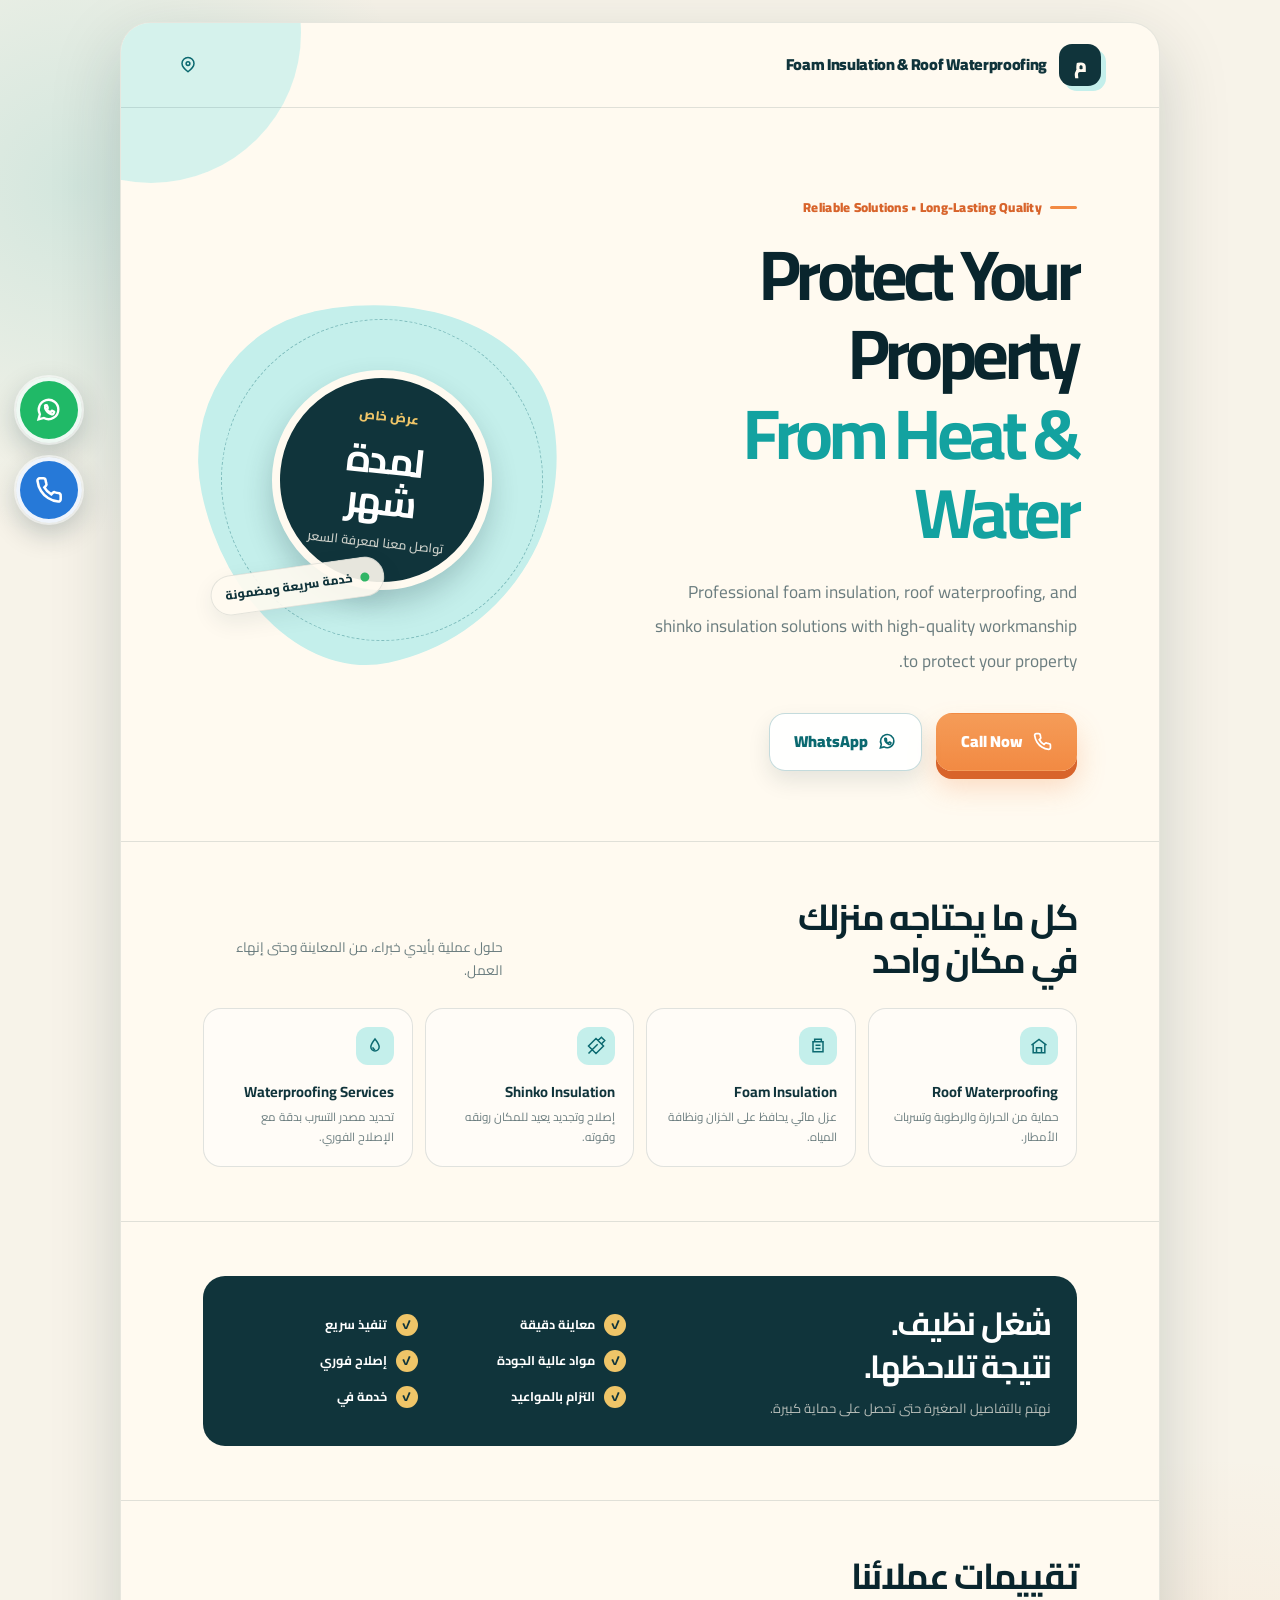
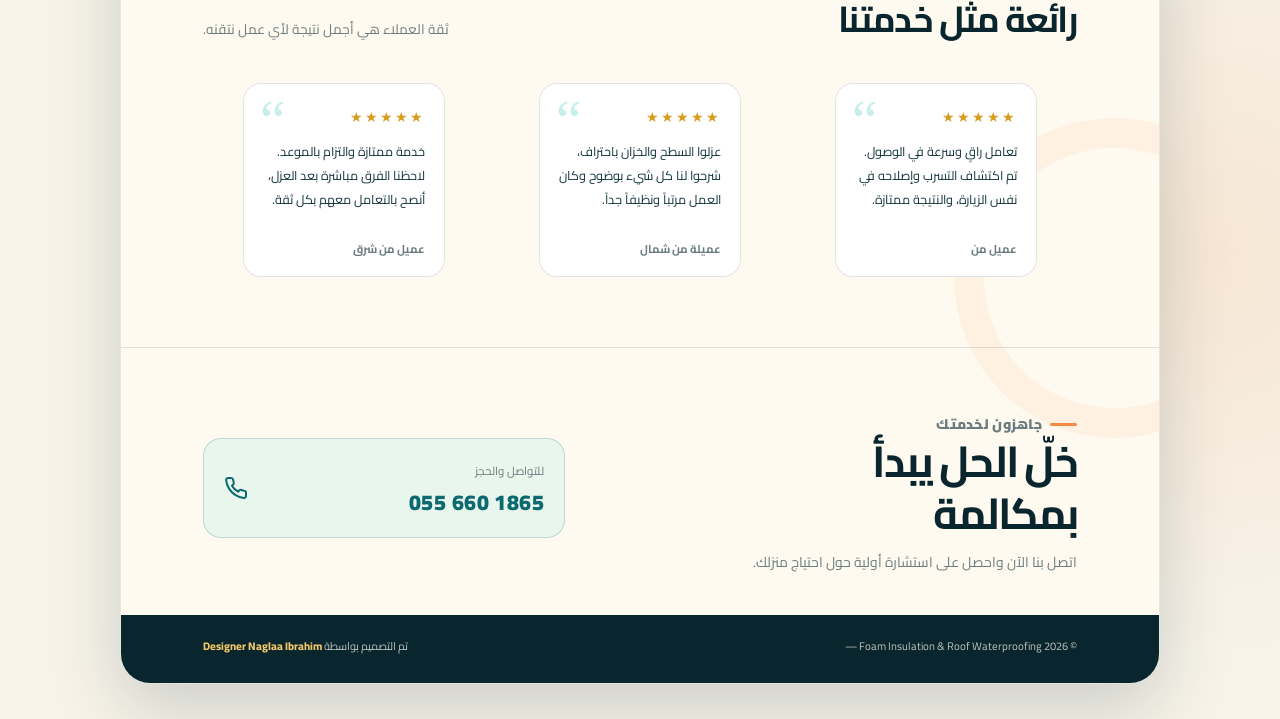
==== commit d180103e: "Add files via upload" ====
--- a/index.html
+++ b/index.html
@@ -4,8 +4,8 @@
   <meta charset="utf-8">
   <meta name="viewport" content="width=device-width, initial-scale=1">
   <meta name="theme-color" content="#0d3340">
-  <meta name="description" content="خدمات عزل وترميم وكشف تسربات المياه في الرياض مع إصلاح فوري.">
-  <title>الخدمات المتكاملة | عزل وترميم وكشف تسربات</title>
+  <meta name="description" content="خدمات عزل وترميم وكشف تسربات المياه في  مع إصلاح فوري.">
+  <title>Foam Insulation & Roof Waterproofing | عزل وترميم وكشف تسربات</title>
   <style>
     @import url('https://fonts.googleapis.com/css2?family=Cairo:wght@400;500;600;700;800;900&family=IBM+Plex+Sans+Arabic:wght@400;500;600;700&display=swap');
 
@@ -695,39 +695,39 @@
   <main class="page-shell">
     <article class="flyer">
       <header class="topbar">
-        <a class="brand" href="#home" aria-label="الخدمات المتكاملة">
+        <a class="brand" href="#home" aria-label="Foam Insulation & Roof Waterproofing">
           <span class="brand-mark" aria-hidden="true">م</span>
-          <span>الخدمات المتكاملة</span>
+          <span>Foam Insulation & Roof Waterproofing</span>
         </a>
         <div class="location">
           <svg viewBox="0 0 24 24" fill="none" stroke="currentColor" stroke-width="2" aria-hidden="true">
             <path d="M20 10c0 5-8 11-8 11S4 15 4 10a8 8 0 1 1 16 0Z"></path>
             <circle cx="12" cy="10" r="2.5"></circle>
           </svg>
-          الرياض
+          
         </div>
       </header>
 
       <section class="hero" id="home">
         <div>
-          <p class="eyebrow">حلول موثوقة • جودة تدوم</p>
-          <h1>احمِ منزلك<br><em>من أول قطرة</em></h1>
+          <p class="eyebrow">Reliable Solutions • Long-Lasting Quality</p>
+          <h1>Protect Your Property<br><em>From Heat & Water</em></h1>
           <p class="hero-copy">
-            عزل احترافي لجميع أنواع الأسطح والخزنات، مع كشف تسربات المياه والإصلاح الفوري. شغل متقن يحفظ بيتك ويمنحك راحة البال.
+            Professional foam insulation, roof waterproofing, and shinko insulation solutions with high-quality workmanship to protect your property.
           </p>
           <div class="hero-actions">
-            <a class="btn btn-primary" href="tel:0556601865">
+            <a class="btn btn-primary" href="tel:0537258154">
               <svg viewBox="0 0 24 24" fill="none" stroke="currentColor" stroke-width="2.2" aria-hidden="true">
                 <path d="M22 16.92v3a2 2 0 0 1-2.18 2 19.8 19.8 0 0 1-8.63-3.07 19.5 19.5 0 0 1-6-6A19.8 19.8 0 0 1 2.12 4.2 2 2 0 0 1 4.11 2h3a2 2 0 0 1 2 1.72c.12.9.33 1.78.62 2.63a2 2 0 0 1-.45 2.11L8 9.73a16 16 0 0 0 6 6l1.27-1.27a2 2 0 0 1 2.11-.45c.85.29 1.73.5 2.63.62A2 2 0 0 1 22 16.92Z"></path>
               </svg>
-              اتصل الآن
+              Call Now
             </a>
-            <a class="btn btn-secondary" href="https://wa.me/966556601865" target="_blank" rel="noopener">
+            <a class="btn btn-secondary" href="https://wa.me/0537258154" target="_blank" rel="noopener">
               <svg viewBox="0 0 24 24" fill="none" stroke="currentColor" stroke-width="2" aria-hidden="true">
                 <path d="M20 11.5a8.4 8.4 0 0 1-12.4 7.35L3 20l1.2-4.4A8.4 8.4 0 1 1 20 11.5Z"></path>
                 <path d="M8.6 8.3c.2-.4.4-.4.7-.4h.5c.2 0 .4 0 .5.4l.6 1.5c.1.2.1.4 0 .6l-.5.7c-.1.2-.2.3 0 .5.2.4.8 1.3 1.7 1.8 1.2.7 1.2.5 1.5.2l.6-.8c.2-.2.4-.2.6-.1l1.4.7c.2.1.3.3.2.6-.1.4-.5 1.3-.9 1.5-.4.3-1 .4-1.6.1-.5-.1-1.8-.7-3-1.8-1-1-1.8-2.3-2-2.8-.3-.7-.3-1.3-.1-1.7Z"></path>
               </svg>
-              واتساب
+              WhatsApp
             </a>
           </div>
         </div>
@@ -754,7 +754,7 @@
                 <path d="m3 11 9-7 9 7"></path><path d="M5 10v10h14V10M9 20v-6h6v6"></path>
               </svg>
             </div>
-            <h3>عزل جميع أنواع الأسطح</h3>
+            <h3>Roof Waterproofing</h3>
             <p>حماية من الحرارة والرطوبة وتسربات الأمطار.</p>
           </article>
           <article class="service">
@@ -763,7 +763,7 @@
                 <path d="M5 7h14M6 7v12h12V7M8 4h8v3H8zM9 11h6M9 15h6"></path>
               </svg>
             </div>
-            <h3>عزل الخزنات</h3>
+            <h3>Foam Insulation</h3>
             <p>عزل مائي يحافظ على الخزان ونظافة المياه.</p>
           </article>
           <article class="service">
@@ -772,7 +772,7 @@
                 <path d="m14.5 5.5 4-4 4 4-4 4M3 21l6.5-6.5M14 10l-4.5 4.5M12 3 3 12l9 9 9-9-9-9Z"></path>
               </svg>
             </div>
-            <h3>ترميمات عامة</h3>
+            <h3>Shinko Insulation</h3>
             <p>إصلاح وتجديد يعيد للمكان رونقه وقوته.</p>
           </article>
           <article class="service">
@@ -782,7 +782,7 @@
                 <path d="M9.5 13.5a2.7 2.7 0 0 0 2.7 2.7"></path>
               </svg>
             </div>
-            <h3>كشف التسربات</h3>
+            <h3>Waterproofing Services</h3>
             <p>تحديد مصدر التسرب بدقة مع الإصلاح الفوري.</p>
           </article>
         </div>
@@ -800,7 +800,7 @@
             <li>مواد عالية الجودة</li>
             <li>إصلاح فوري</li>
             <li>التزام بالمواعيد</li>
-            <li>خدمة في الرياض</li>
+            <li>خدمة في </li>
           </ul>
         </div>
       </section>
@@ -815,19 +815,19 @@
             <span class="quote" aria-hidden="true">“</span>
             <div class="stars" aria-label="5 من 5 نجوم">★★★★★</div>
             <p>تعامل راقٍ وسرعة في الوصول. تم اكتشاف التسرب وإصلاحه في نفس الزيارة، والنتيجة ممتازة.</p>
-            <cite>عميل من الرياض</cite>
+            <cite>عميل من </cite>
           </blockquote>
           <blockquote class="review">
             <span class="quote" aria-hidden="true">“</span>
             <div class="stars" aria-label="5 من 5 نجوم">★★★★★</div>
             <p>عزلوا السطح والخزان باحتراف، شرحوا لنا كل شيء بوضوح وكان العمل مرتباً ونظيفاً جداً.</p>
-            <cite>عميلة من شمال الرياض</cite>
+            <cite>عميلة من شمال </cite>
           </blockquote>
           <blockquote class="review">
             <span class="quote" aria-hidden="true">“</span>
             <div class="stars" aria-label="5 من 5 نجوم">★★★★★</div>
             <p>خدمة ممتازة والتزام بالموعد. لاحظنا الفرق مباشرة بعد العزل، أنصح بالتعامل معهم بكل ثقة.</p>
-            <cite>عميل من شرق الرياض</cite>
+            <cite>عميل من شرق </cite>
           </blockquote>
         </div>
       </section>
@@ -838,7 +838,7 @@
           <h2>خلّ الحل يبدأ<br>بمكالمة</h2>
           <p>اتصل بنا الآن واحصل على استشارة أولية حول احتياج منزلك.</p>
         </div>
-        <a class="phone-box" href="tel:0556601865" aria-label="الاتصال على 0556601865">
+        <a class="phone-box" href="tel:0537258154" aria-label="الاتصال على 0537258154">
           <span>
             <span class="phone-label">للتواصل والحجز</span>
             <strong class="phone-number">055 660 1865</strong>
@@ -850,20 +850,20 @@
       </section>
 
       <footer class="footer">
-        <p>© 2026 الخدمات المتكاملة — الرياض</p>
-        <p>تم التصميم بواسطة <a class="designer" href="https://wa.me/201029095046" target="_blank" rel="noopener">م. نجوى إبراهيم</a></p>
+        <p>© 2026 Foam Insulation & Roof Waterproofing — </p>
+        <p>تم التصميم بواسطة <a class="designer" href="https://wa.me/0537258154" target="_blank" rel="noopener">Designer Naglaa Ibrahim</a></p>
       </footer>
     </article>
   </main>
 
   <nav class="floating-actions" aria-label="التواصل السريع">
-    <a class="float-btn float-whatsapp" href="https://wa.me/966556601865" target="_blank" rel="noopener" aria-label="التواصل عبر واتساب">
+    <a class="float-btn float-whatsapp" href="https://wa.me/0537258154" target="_blank" rel="noopener" aria-label="التواصل عبر WhatsApp">
       <svg viewBox="0 0 24 24" fill="none" stroke="currentColor" stroke-width="2" aria-hidden="true">
         <path d="M20 11.5a8.4 8.4 0 0 1-12.4 7.35L3 20l1.2-4.4A8.4 8.4 0 1 1 20 11.5Z"></path>
         <path d="M8.6 8.3c.2-.4.4-.4.7-.4h.5c.2 0 .4 0 .5.4l.6 1.5c.1.2.1.4 0 .6l-.5.7c-.1.2-.2.3 0 .5.2.4.8 1.3 1.7 1.8 1.2.7 1.2.5 1.5.2l.6-.8c.2-.2.4-.2.6-.1l1.4.7c.2.1.3.3.2.6-.1.4-.5 1.3-.9 1.5-.4.3-1 .4-1.6.1-.5-.1-1.8-.7-3-1.8-1-1-1.8-2.3-2-2.8-.3-.7-.3-1.3-.1-1.7Z"></path>
       </svg>
     </a>
-    <a class="float-btn float-phone" href="tel:0556601865" aria-label="الاتصال الآن">
+    <a class="float-btn float-phone" href="tel:0537258154" aria-label="الاتصال الآن">
       <svg viewBox="0 0 24 24" fill="none" stroke="currentColor" stroke-width="2.2" aria-hidden="true">
         <path d="M22 16.92v3a2 2 0 0 1-2.18 2 19.8 19.8 0 0 1-8.63-3.07 19.5 19.5 0 0 1-6-6A19.8 19.8 0 0 1 2.12 4.2 2 2 0 0 1 4.11 2h3a2 2 0 0 1 2 1.72c.12.9.33 1.78.62 2.63a2 2 0 0 1-.45 2.11L8 9.73a16 16 0 0 0 6 6l1.27-1.27a2 2 0 0 1 2.11-.45c.85.29 1.73.5 2.63.62A2 2 0 0 1 22 16.92Z"></path>
       </svg>
@@ -872,7 +872,7 @@
 
   <script>
     (function () {
-      var PHONE_TEL = '0556601865';
+      var PHONE_TEL = '0537258154';
 
       function trackContact(kind) {
         try {
@@ -888,7 +888,7 @@
           var isWhatsApp = link.href.indexOf('wa.me/') !== -1;
           trackContact(isWhatsApp ? 'whatsapp' : 'phone');
           if (isWhatsApp) {
-            link.setAttribute('aria-label', 'فتح محادثة واتساب');
+            link.setAttribute('aria-label', 'فتح محادثة WhatsApp');
           }
         });
       });
@@ -897,7 +897,7 @@
       document.querySelectorAll('.service').forEach(function (card) {
         card.setAttribute('role', 'link');
         card.setAttribute('tabindex', '0');
-        card.setAttribute('aria-label', 'اتصل الآن للاستفسار عن هذه الخدمة');
+        card.setAttribute('aria-label', 'Call Now للاستفسار عن هذه الخدمة');
 
         function callNow() {
           trackContact('service_card_phone');
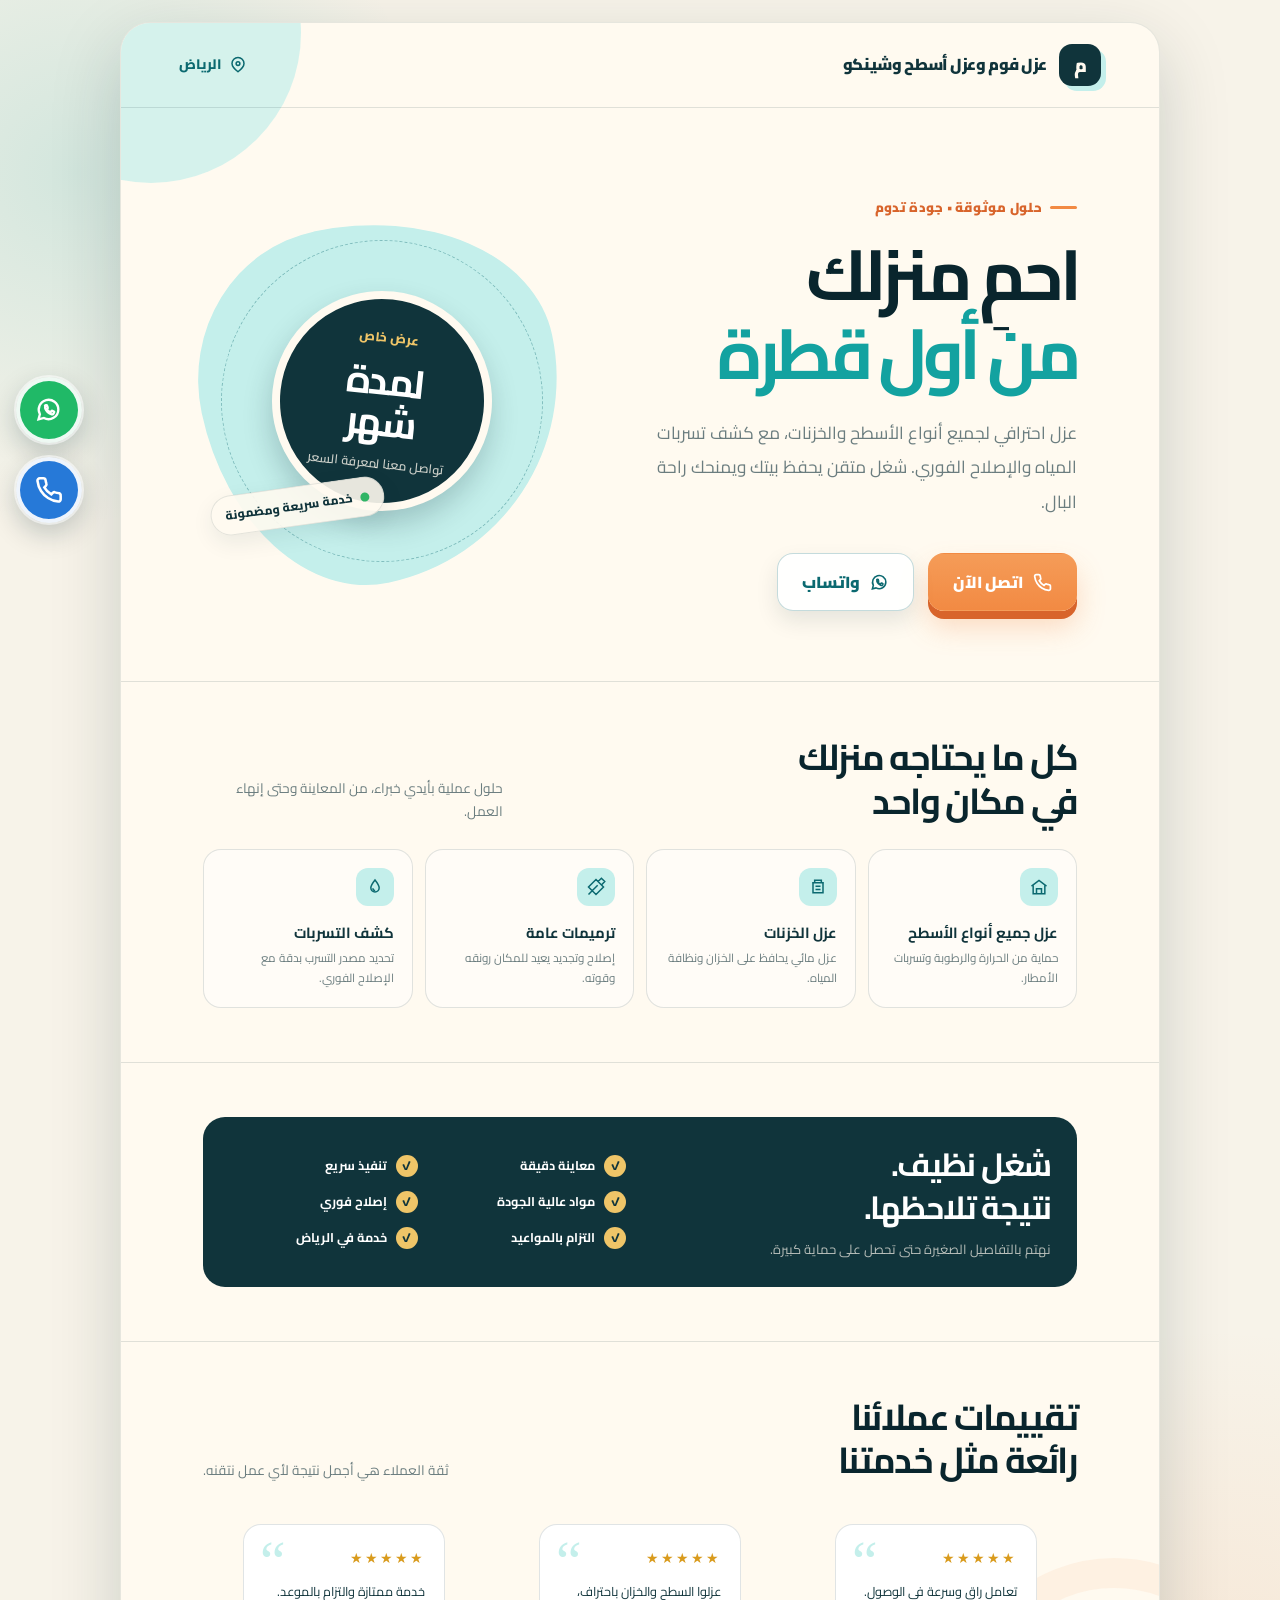
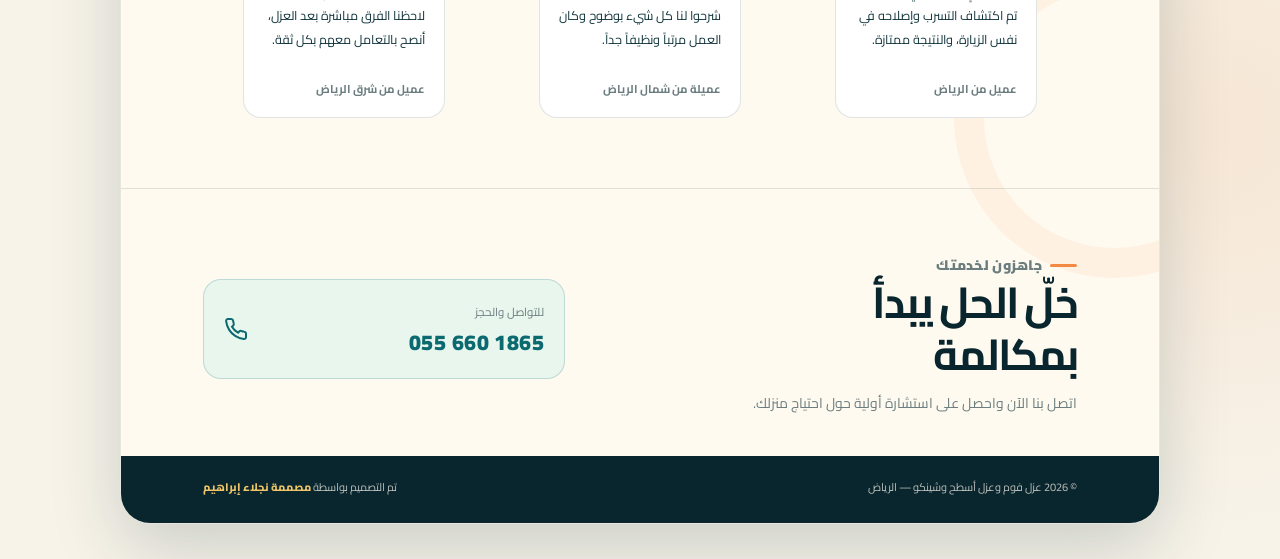
==== commit 3eecf8b2: "Add files via upload" ====
--- a/index.html
+++ b/index.html
@@ -4,8 +4,8 @@
   <meta charset="utf-8">
   <meta name="viewport" content="width=device-width, initial-scale=1">
   <meta name="theme-color" content="#0d3340">
-  <meta name="description" content="خدمات عزل وترميم وكشف تسربات المياه في  مع إصلاح فوري.">
-  <title>Foam Insulation & Roof Waterproofing | عزل وترميم وكشف تسربات</title>
+  <meta name="description" content="خدمات عزل وترميم وكشف تسربات المياه في الرياض مع إصلاح فوري.">
+  <title>عزل فوم وعزل أسطح وشينكو | عزل وترميم وكشف تسربات</title>
   <style>
     @import url('https://fonts.googleapis.com/css2?family=Cairo:wght@400;500;600;700;800;900&family=IBM+Plex+Sans+Arabic:wght@400;500;600;700&display=swap');
 
@@ -695,39 +695,39 @@
   <main class="page-shell">
     <article class="flyer">
       <header class="topbar">
-        <a class="brand" href="#home" aria-label="Foam Insulation & Roof Waterproofing">
+        <a class="brand" href="#home" aria-label="عزل فوم وعزل أسطح وشينكو">
           <span class="brand-mark" aria-hidden="true">م</span>
-          <span>Foam Insulation & Roof Waterproofing</span>
+          <span>عزل فوم وعزل أسطح وشينكو</span>
         </a>
         <div class="location">
           <svg viewBox="0 0 24 24" fill="none" stroke="currentColor" stroke-width="2" aria-hidden="true">
             <path d="M20 10c0 5-8 11-8 11S4 15 4 10a8 8 0 1 1 16 0Z"></path>
             <circle cx="12" cy="10" r="2.5"></circle>
           </svg>
-          
+          الرياض
         </div>
       </header>
 
       <section class="hero" id="home">
         <div>
-          <p class="eyebrow">Reliable Solutions • Long-Lasting Quality</p>
-          <h1>Protect Your Property<br><em>From Heat & Water</em></h1>
+          <p class="eyebrow">حلول موثوقة • جودة تدوم</p>
+          <h1>احمِ منزلك<br><em>من أول قطرة</em></h1>
           <p class="hero-copy">
-            Professional foam insulation, roof waterproofing, and shinko insulation solutions with high-quality workmanship to protect your property.
+            عزل احترافي لجميع أنواع الأسطح والخزنات، مع كشف تسربات المياه والإصلاح الفوري. شغل متقن يحفظ بيتك ويمنحك راحة البال.
           </p>
           <div class="hero-actions">
             <a class="btn btn-primary" href="tel:0537258154">
               <svg viewBox="0 0 24 24" fill="none" stroke="currentColor" stroke-width="2.2" aria-hidden="true">
                 <path d="M22 16.92v3a2 2 0 0 1-2.18 2 19.8 19.8 0 0 1-8.63-3.07 19.5 19.5 0 0 1-6-6A19.8 19.8 0 0 1 2.12 4.2 2 2 0 0 1 4.11 2h3a2 2 0 0 1 2 1.72c.12.9.33 1.78.62 2.63a2 2 0 0 1-.45 2.11L8 9.73a16 16 0 0 0 6 6l1.27-1.27a2 2 0 0 1 2.11-.45c.85.29 1.73.5 2.63.62A2 2 0 0 1 22 16.92Z"></path>
               </svg>
-              Call Now
+              اتصل الآن
             </a>
-            <a class="btn btn-secondary" href="https://wa.me/0537258154" target="_blank" rel="noopener">
+            <a class="btn btn-secondary" href="https://wa.me/966537258154" target="_blank" rel="noopener">
               <svg viewBox="0 0 24 24" fill="none" stroke="currentColor" stroke-width="2" aria-hidden="true">
                 <path d="M20 11.5a8.4 8.4 0 0 1-12.4 7.35L3 20l1.2-4.4A8.4 8.4 0 1 1 20 11.5Z"></path>
                 <path d="M8.6 8.3c.2-.4.4-.4.7-.4h.5c.2 0 .4 0 .5.4l.6 1.5c.1.2.1.4 0 .6l-.5.7c-.1.2-.2.3 0 .5.2.4.8 1.3 1.7 1.8 1.2.7 1.2.5 1.5.2l.6-.8c.2-.2.4-.2.6-.1l1.4.7c.2.1.3.3.2.6-.1.4-.5 1.3-.9 1.5-.4.3-1 .4-1.6.1-.5-.1-1.8-.7-3-1.8-1-1-1.8-2.3-2-2.8-.3-.7-.3-1.3-.1-1.7Z"></path>
               </svg>
-              WhatsApp
+              واتساب
             </a>
           </div>
         </div>
@@ -754,7 +754,7 @@
                 <path d="m3 11 9-7 9 7"></path><path d="M5 10v10h14V10M9 20v-6h6v6"></path>
               </svg>
             </div>
-            <h3>Roof Waterproofing</h3>
+            <h3>عزل جميع أنواع الأسطح</h3>
             <p>حماية من الحرارة والرطوبة وتسربات الأمطار.</p>
           </article>
           <article class="service">
@@ -763,7 +763,7 @@
                 <path d="M5 7h14M6 7v12h12V7M8 4h8v3H8zM9 11h6M9 15h6"></path>
               </svg>
             </div>
-            <h3>Foam Insulation</h3>
+            <h3>عزل الخزنات</h3>
             <p>عزل مائي يحافظ على الخزان ونظافة المياه.</p>
           </article>
           <article class="service">
@@ -772,7 +772,7 @@
                 <path d="m14.5 5.5 4-4 4 4-4 4M3 21l6.5-6.5M14 10l-4.5 4.5M12 3 3 12l9 9 9-9-9-9Z"></path>
               </svg>
             </div>
-            <h3>Shinko Insulation</h3>
+            <h3>ترميمات عامة</h3>
             <p>إصلاح وتجديد يعيد للمكان رونقه وقوته.</p>
           </article>
           <article class="service">
@@ -782,7 +782,7 @@
                 <path d="M9.5 13.5a2.7 2.7 0 0 0 2.7 2.7"></path>
               </svg>
             </div>
-            <h3>Waterproofing Services</h3>
+            <h3>كشف التسربات</h3>
             <p>تحديد مصدر التسرب بدقة مع الإصلاح الفوري.</p>
           </article>
         </div>
@@ -800,7 +800,7 @@
             <li>مواد عالية الجودة</li>
             <li>إصلاح فوري</li>
             <li>التزام بالمواعيد</li>
-            <li>خدمة في </li>
+            <li>خدمة في الرياض</li>
           </ul>
         </div>
       </section>
@@ -815,19 +815,19 @@
             <span class="quote" aria-hidden="true">“</span>
             <div class="stars" aria-label="5 من 5 نجوم">★★★★★</div>
             <p>تعامل راقٍ وسرعة في الوصول. تم اكتشاف التسرب وإصلاحه في نفس الزيارة، والنتيجة ممتازة.</p>
-            <cite>عميل من </cite>
+            <cite>عميل من الرياض</cite>
           </blockquote>
           <blockquote class="review">
             <span class="quote" aria-hidden="true">“</span>
             <div class="stars" aria-label="5 من 5 نجوم">★★★★★</div>
             <p>عزلوا السطح والخزان باحتراف، شرحوا لنا كل شيء بوضوح وكان العمل مرتباً ونظيفاً جداً.</p>
-            <cite>عميلة من شمال </cite>
+            <cite>عميلة من شمال الرياض</cite>
           </blockquote>
           <blockquote class="review">
             <span class="quote" aria-hidden="true">“</span>
             <div class="stars" aria-label="5 من 5 نجوم">★★★★★</div>
             <p>خدمة ممتازة والتزام بالموعد. لاحظنا الفرق مباشرة بعد العزل، أنصح بالتعامل معهم بكل ثقة.</p>
-            <cite>عميل من شرق </cite>
+            <cite>عميل من شرق الرياض</cite>
           </blockquote>
         </div>
       </section>
@@ -850,14 +850,14 @@
       </section>
 
       <footer class="footer">
-        <p>© 2026 Foam Insulation & Roof Waterproofing — </p>
-        <p>تم التصميم بواسطة <a class="designer" href="https://wa.me/0537258154" target="_blank" rel="noopener">Designer Naglaa Ibrahim</a></p>
+        <p>© 2026 عزل فوم وعزل أسطح وشينكو — الرياض</p>
+        <p>تم التصميم بواسطة <a class="designer" href="https://wa.me/966537258154" target="_blank" rel="noopener">مصممة نجلاء إبراهيم</a></p>
       </footer>
     </article>
   </main>
 
   <nav class="floating-actions" aria-label="التواصل السريع">
-    <a class="float-btn float-whatsapp" href="https://wa.me/0537258154" target="_blank" rel="noopener" aria-label="التواصل عبر WhatsApp">
+    <a class="float-btn float-whatsapp" href="https://wa.me/966537258154" target="_blank" rel="noopener" aria-label="التواصل عبر واتساب">
       <svg viewBox="0 0 24 24" fill="none" stroke="currentColor" stroke-width="2" aria-hidden="true">
         <path d="M20 11.5a8.4 8.4 0 0 1-12.4 7.35L3 20l1.2-4.4A8.4 8.4 0 1 1 20 11.5Z"></path>
         <path d="M8.6 8.3c.2-.4.4-.4.7-.4h.5c.2 0 .4 0 .5.4l.6 1.5c.1.2.1.4 0 .6l-.5.7c-.1.2-.2.3 0 .5.2.4.8 1.3 1.7 1.8 1.2.7 1.2.5 1.5.2l.6-.8c.2-.2.4-.2.6-.1l1.4.7c.2.1.3.3.2.6-.1.4-.5 1.3-.9 1.5-.4.3-1 .4-1.6.1-.5-.1-1.8-.7-3-1.8-1-1-1.8-2.3-2-2.8-.3-.7-.3-1.3-.1-1.7Z"></path>
@@ -888,7 +888,7 @@
           var isWhatsApp = link.href.indexOf('wa.me/') !== -1;
           trackContact(isWhatsApp ? 'whatsapp' : 'phone');
           if (isWhatsApp) {
-            link.setAttribute('aria-label', 'فتح محادثة WhatsApp');
+            link.setAttribute('aria-label', 'فتح محادثة واتساب');
           }
         });
       });
@@ -897,7 +897,7 @@
       document.querySelectorAll('.service').forEach(function (card) {
         card.setAttribute('role', 'link');
         card.setAttribute('tabindex', '0');
-        card.setAttribute('aria-label', 'Call Now للاستفسار عن هذه الخدمة');
+        card.setAttribute('aria-label', 'اتصل الآن للاستفسار عن هذه الخدمة');
 
         function callNow() {
           trackContact('service_card_phone');
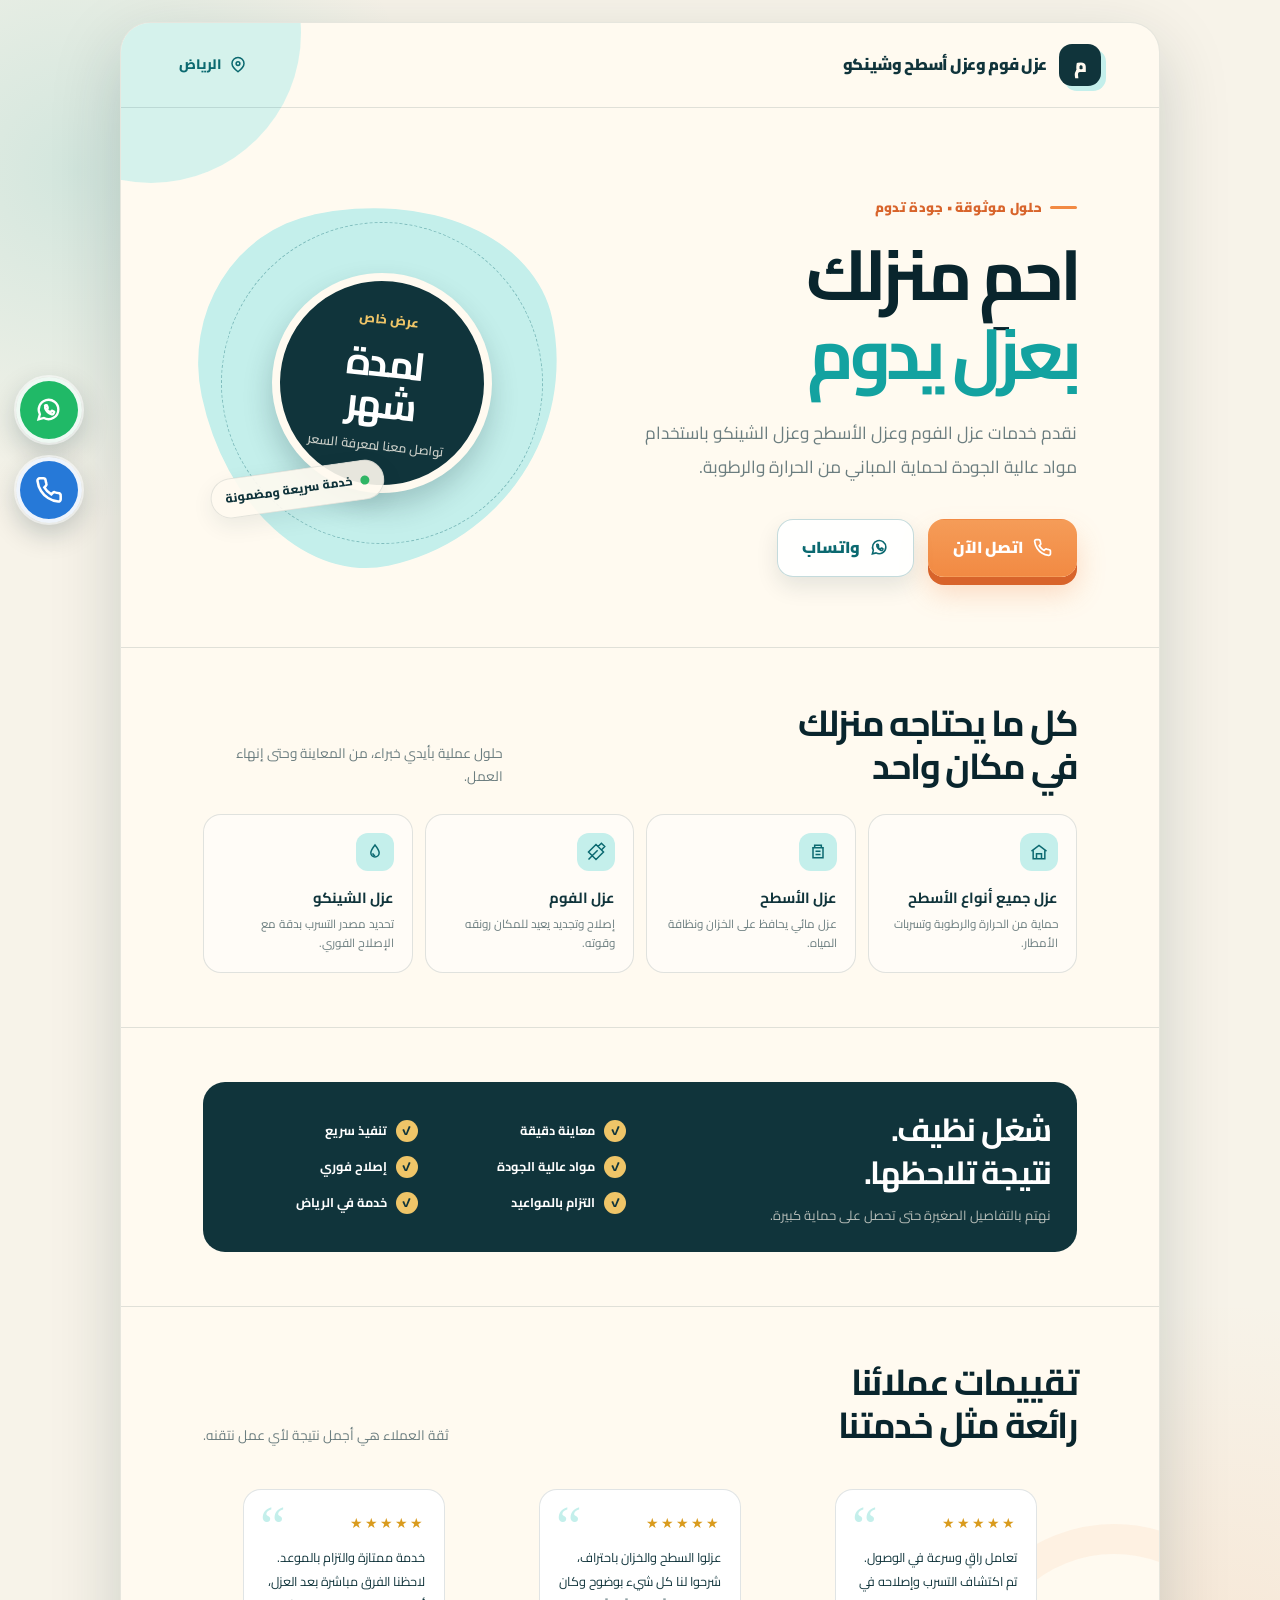
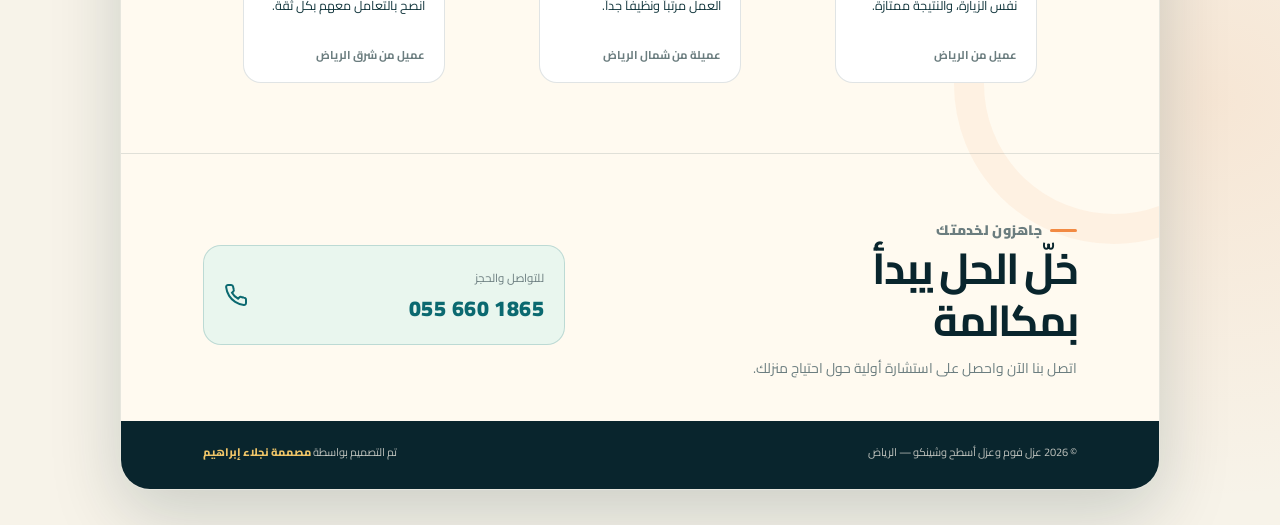
==== commit 14c33d4c: "Add files via upload" ====
--- a/index.html
+++ b/index.html
@@ -4,7 +4,7 @@
   <meta charset="utf-8">
   <meta name="viewport" content="width=device-width, initial-scale=1">
   <meta name="theme-color" content="#0d3340">
-  <meta name="description" content="خدمات عزل وترميم وكشف تسربات المياه في الرياض مع إصلاح فوري.">
+  <meta name="description" content="خدمات عزل وترميم وكشف الرطوبة والحرارة في الرياض مع إصلاح فوري.">
   <title>عزل فوم وعزل أسطح وشينكو | عزل وترميم وكشف تسربات</title>
   <style>
     @import url('https://fonts.googleapis.com/css2?family=Cairo:wght@400;500;600;700;800;900&family=IBM+Plex+Sans+Arabic:wght@400;500;600;700&display=swap');
@@ -711,9 +711,9 @@
       <section class="hero" id="home">
         <div>
           <p class="eyebrow">حلول موثوقة • جودة تدوم</p>
-          <h1>احمِ منزلك<br><em>من أول قطرة</em></h1>
+          <h1>احمِ منزلك<br><em>بعزل يدوم</em></h1>
           <p class="hero-copy">
-            عزل احترافي لجميع أنواع الأسطح والخزنات، مع كشف تسربات المياه والإصلاح الفوري. شغل متقن يحفظ بيتك ويمنحك راحة البال.
+            نقدم خدمات عزل الفوم وعزل الأسطح وعزل الشينكو باستخدام مواد عالية الجودة لحماية المباني من الحرارة والرطوبة.
           </p>
           <div class="hero-actions">
             <a class="btn btn-primary" href="tel:0537258154">
@@ -763,7 +763,7 @@
                 <path d="M5 7h14M6 7v12h12V7M8 4h8v3H8zM9 11h6M9 15h6"></path>
               </svg>
             </div>
-            <h3>عزل الخزنات</h3>
+            <h3>عزل الأسطح</h3>
             <p>عزل مائي يحافظ على الخزان ونظافة المياه.</p>
           </article>
           <article class="service">
@@ -772,7 +772,7 @@
                 <path d="m14.5 5.5 4-4 4 4-4 4M3 21l6.5-6.5M14 10l-4.5 4.5M12 3 3 12l9 9 9-9-9-9Z"></path>
               </svg>
             </div>
-            <h3>ترميمات عامة</h3>
+            <h3>عزل الفوم</h3>
             <p>إصلاح وتجديد يعيد للمكان رونقه وقوته.</p>
           </article>
           <article class="service">
@@ -782,7 +782,7 @@
                 <path d="M9.5 13.5a2.7 2.7 0 0 0 2.7 2.7"></path>
               </svg>
             </div>
-            <h3>كشف التسربات</h3>
+            <h3>عزل الشينكو</h3>
             <p>تحديد مصدر التسرب بدقة مع الإصلاح الفوري.</p>
           </article>
         </div>
@@ -851,7 +851,7 @@
 
       <footer class="footer">
         <p>© 2026 عزل فوم وعزل أسطح وشينكو — الرياض</p>
-        <p>تم التصميم بواسطة <a class="designer" href="https://wa.me/966537258154" target="_blank" rel="noopener">مصممة نجلاء إبراهيم</a></p>
+        <p>تم التصميم بواسطة <a class="designer" href="https://wa.me/0537258154" target="_blank" rel="noopener">مصممة نجلاء إبراهيم</a></p>
       </footer>
     </article>
   </main>
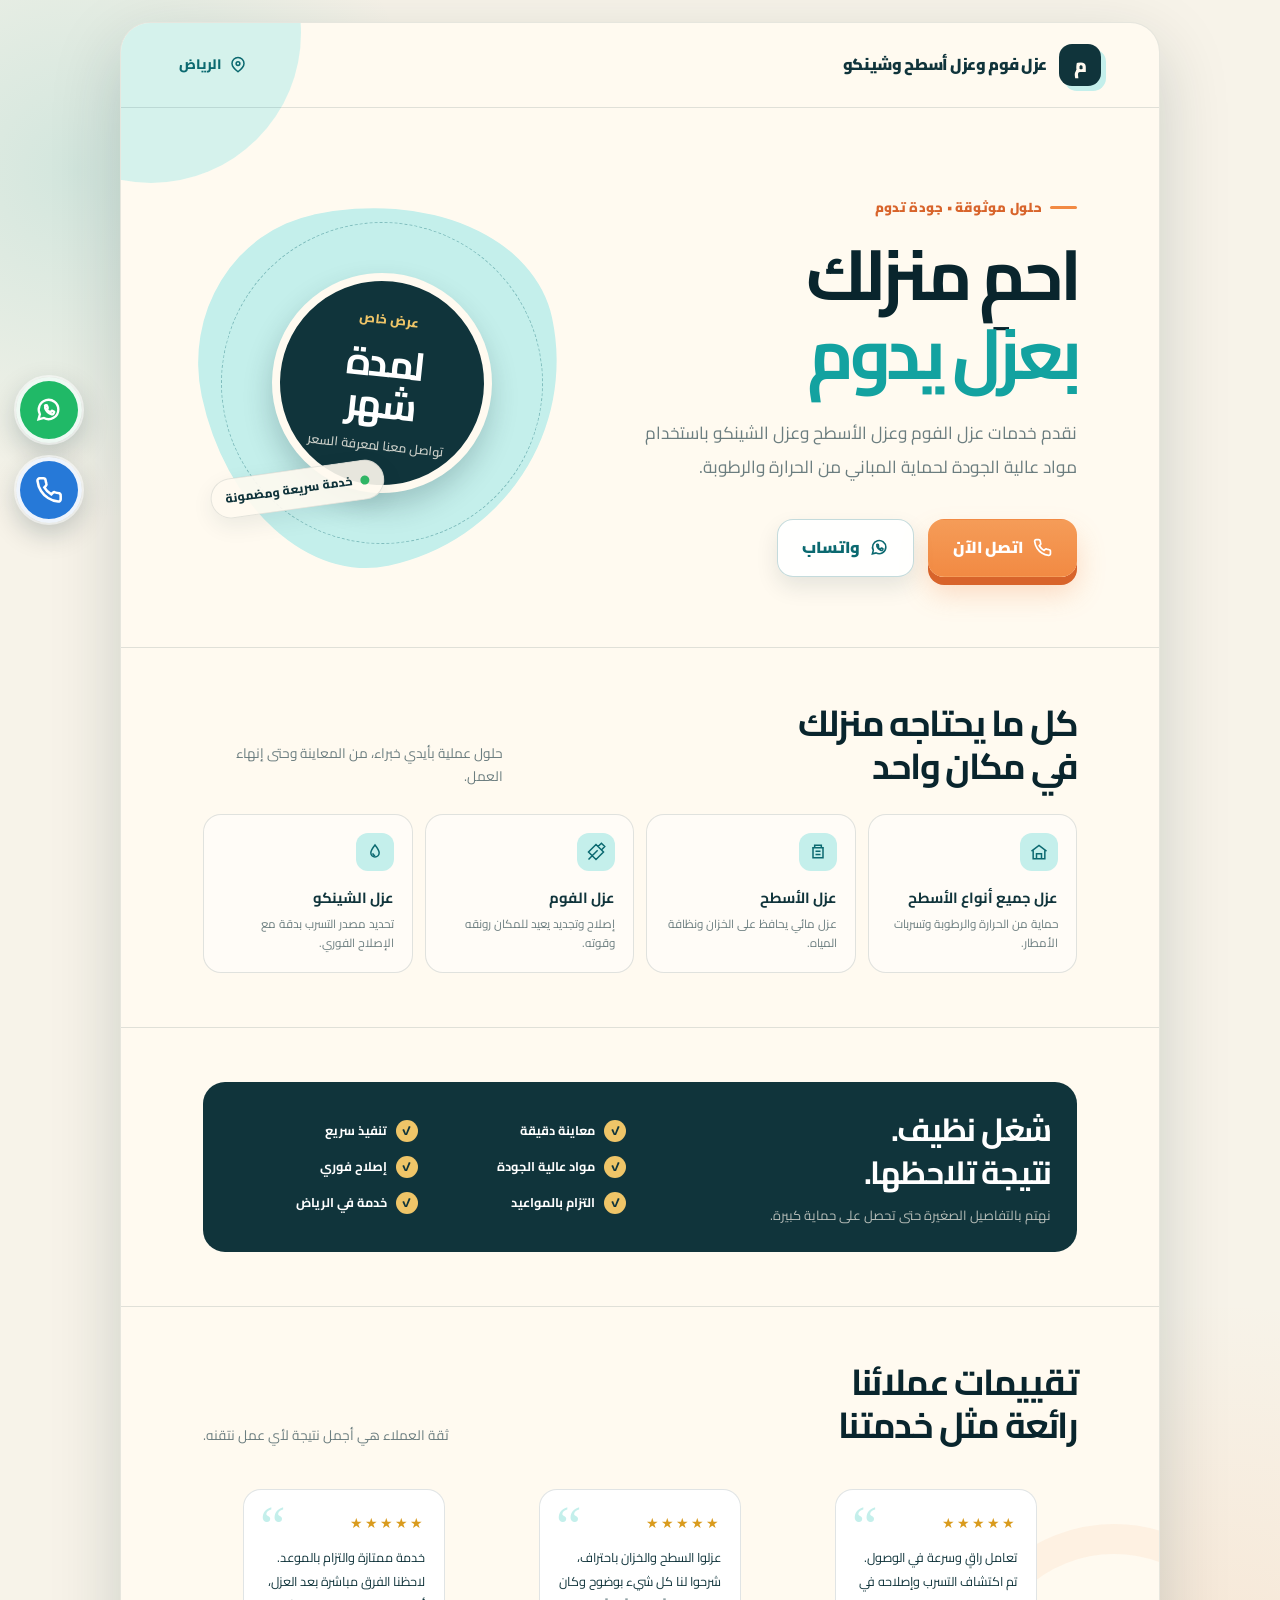
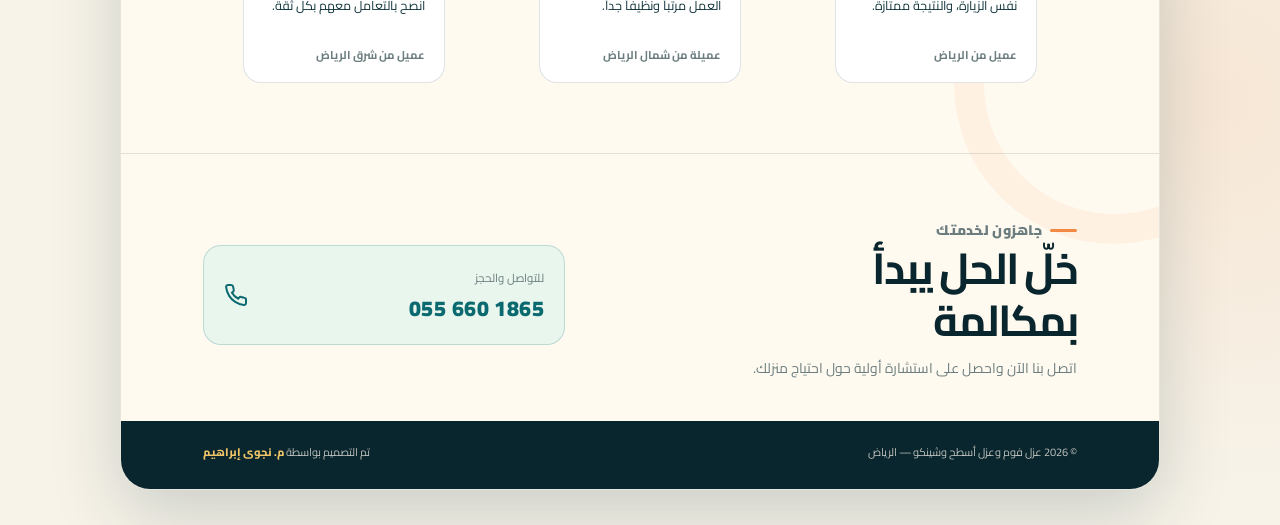
==== commit 31bdf9cf: "Add files via upload" ====
--- a/index.html
+++ b/index.html
@@ -851,7 +851,7 @@
 
       <footer class="footer">
         <p>© 2026 عزل فوم وعزل أسطح وشينكو — الرياض</p>
-        <p>تم التصميم بواسطة <a class="designer" href="https://wa.me/0537258154" target="_blank" rel="noopener">مصممة نجلاء إبراهيم</a></p>
+        <p>تم التصميم بواسطة <a class="designer" href="https://wa.me/201029095046" target="_blank" rel="noopener">م. نجوى إبراهيم</a></p>
       </footer>
     </article>
   </main>
